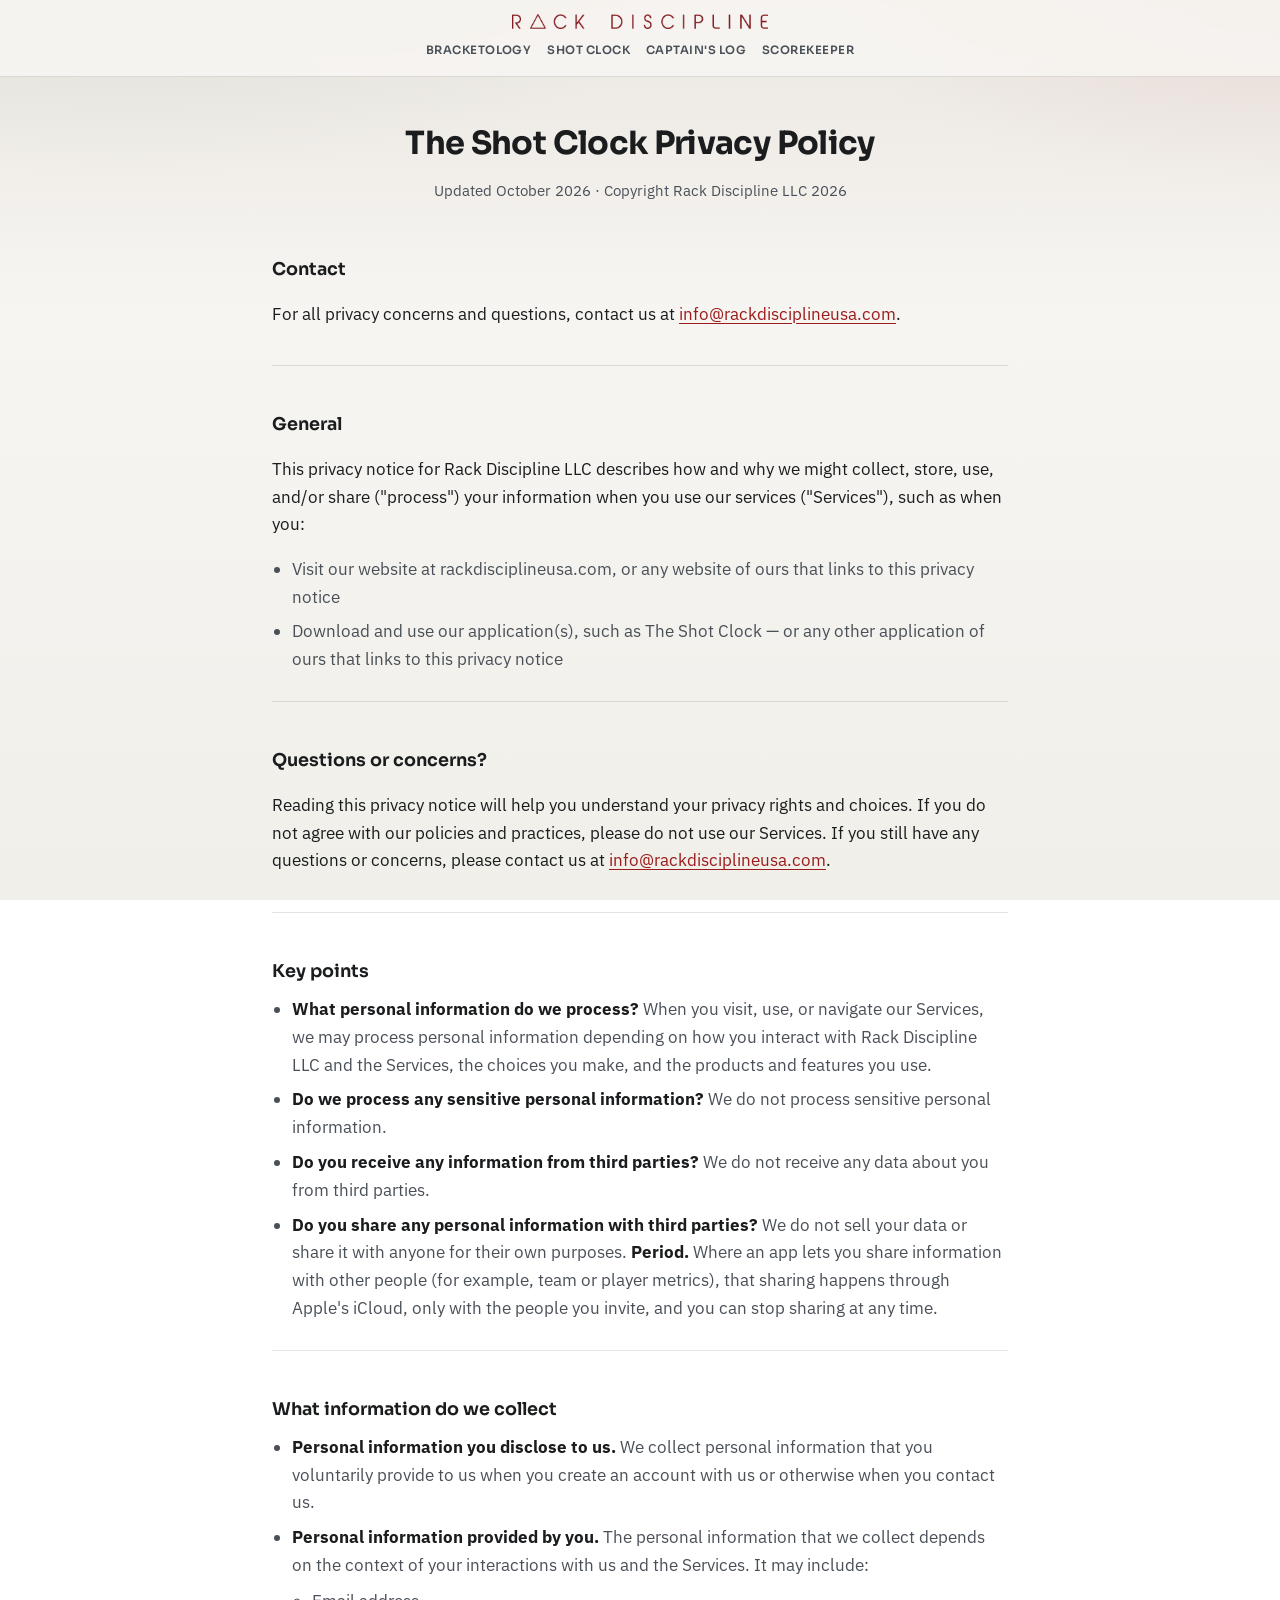
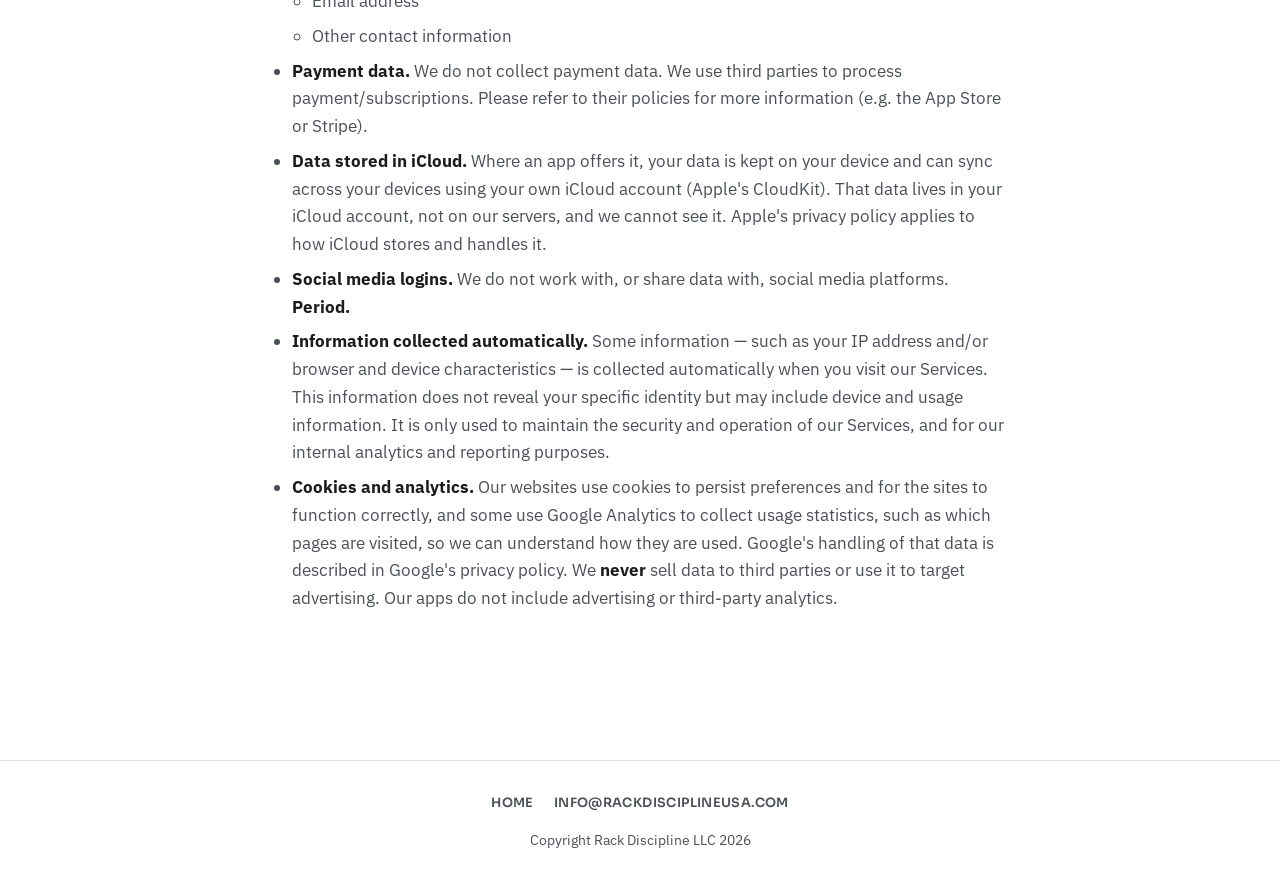
==== privacy.html @ 327460d2 "Privacy policy: consistent wording across all products For release - merge dev into main to publish." ====
<!DOCTYPE html>
<html lang="en">
<head>
  <meta charset="UTF-8">
  <meta name="viewport" content="width=device-width, initial-scale=1.0">
  <title>Privacy Policy — The Shot Clock — Rack Discipline LLC</title>
  <link rel="preconnect" href="https://fonts.googleapis.com">
  <link rel="preconnect" href="https://fonts.gstatic.com" crossorigin>
  <link href="https://fonts.googleapis.com/css2?family=IBM+Plex+Sans:wght@400;500;600&family=Sora:wght@600;700&display=swap" rel="stylesheet">
  <link rel="stylesheet" href="css/site.css">
</head>
<body>
  <header class="site-header">
    <a class="site-header__brand" href="index.html">
      <img src="img/RD_HOR_DARK_RED.png" alt="Rack Discipline LLC">
    </a>
    <nav class="site-nav" aria-label="Products">
      <a href="https://bracketology.rackdisciplineusa.com">Bracketology</a>
      <a href="index.html">Shot Clock</a>
      <a href="https://captainslog.rackdisciplineusa.com">Captain's Log</a>
      <a href="https://scorekeeper.rackdisciplineusa.com">Scorekeeper</a>
    </nav>
  </header>

  <article class="prose-page">
    <h1>The Shot Clock Privacy Policy</h1>
    <p class="meta">Updated October 2026 · Copyright Rack Discipline LLC 2026</p>

    <div class="prose-block">
      <h2>Contact</h2>
      <p>For all privacy concerns and questions, contact us at
        <a href="mailto:info@rackdisciplineusa.com">info@rackdisciplineusa.com</a>.</p>
    </div>

    <div class="prose-block">
      <h2>General</h2>
      <p>This privacy notice for Rack Discipline LLC describes how and why we might collect,
        store, use, and/or share ("process") your information when you use our services ("Services"), such as when you:</p>
      <ul>
        <li>Visit our website at rackdisciplineusa.com, or any website of ours that links to this privacy notice</li>
        <li>Download and use our application(s), such as The Shot Clock — or any other application of ours that links to this privacy notice</li>
      </ul>
    </div>

    <div class="prose-block">
      <h2>Questions or concerns?</h2>
      <p>Reading this privacy notice will help you understand your privacy rights and choices.
        If you do not agree with our policies and practices, please do not use our Services.
        If you still have any questions or concerns, please contact us at
        <a href="mailto:info@rackdisciplineusa.com">info@rackdisciplineusa.com</a>.</p>
    </div>

    <div class="prose-block">
      <h2>Key points</h2>
      <ul>
        <li><strong>What personal information do we process?</strong> When you visit, use, or navigate our Services, we may process personal information depending on how you interact with Rack Discipline LLC and the Services, the choices you make, and the products and features you use.</li>
        <li><strong>Do we process any sensitive personal information?</strong> We do not process sensitive personal information.</li>
        <li><strong>Do you receive any information from third parties?</strong> We do not receive any data about you from third parties.</li>
        <li><strong>Do you share any personal information with third parties?</strong> We do not sell your data or share it with anyone for their own purposes. <strong>Period.</strong> Where an app lets you share information with other people (for example, team or player metrics), that sharing happens through Apple's iCloud, only with the people you invite, and you can stop sharing at any time.</li>
      </ul>
    </div>

    <div class="prose-block">
      <h2>What information do we collect</h2>
      <ul>
        <li><strong>Personal information you disclose to us.</strong> We collect personal information that you voluntarily provide to us when you create an account with us or otherwise when you contact us.</li>
        <li><strong>Personal information provided by you.</strong> The personal information that we collect depends on the context of your interactions with us and the Services. It may include:
          <ul>
            <li>Email address</li>
            <li>Other contact information</li>
          </ul>
        </li>
        <li><strong>Payment data.</strong> We do not collect payment data. We use third parties to process payment/subscriptions. Please refer to their policies for more information (e.g. the App Store or Stripe).</li>
        <li><strong>Data stored in iCloud.</strong> Where an app offers it, your data is kept on your device and can sync across your devices using your own iCloud account (Apple's CloudKit). That data lives in your iCloud account, not on our servers, and we cannot see it. Apple's privacy policy applies to how iCloud stores and handles it.</li>
        <li><strong>Social media logins.</strong> We do not work with, or share data with, social media platforms. <strong>Period.</strong></li>
        <li><strong>Information collected automatically.</strong> Some information — such as your IP address and/or browser and device characteristics — is collected automatically when you visit our Services. This information does not reveal your specific identity but may include device and usage information. It is only used to maintain the security and operation of our Services, and for our internal analytics and reporting purposes.</li>
        <li><strong>Cookies and analytics.</strong> Our websites use cookies to persist preferences and for the sites to function correctly, and some use Google Analytics to collect usage statistics, such as which pages are visited, so we can understand how they are used. Google's handling of that data is described in Google's privacy policy. We <strong>never</strong> sell data to third parties or use it to target advertising. Our apps do not include advertising or third-party analytics.</li>
      </ul>
    </div>
  </article>

  <footer class="site-footer">
    <div class="site-footer__links">
      <a href="index.html">Home</a>
      <a href="mailto:info@rackdisciplineusa.com">info@rackdisciplineusa.com</a>
    </div>
    <p class="site-footer__copy">Copyright Rack Discipline LLC 2026</p>
  </footer>
</body>
</html>
---- css/site.css ----
/* Rack Discipline LLC — shared site styles (copy into each product site via scripts/sync-shared.sh) */

:root {
  --brand-crimson: #9b1c1c;
  --brand-crimson-deep: #6e1212;
  --ink: #1a1c1e;
  --ink-muted: #4a5058;
  --paper: #f7f5f2;
  --paper-elevated: #ffffff;
  --line: rgba(26, 28, 30, 0.12);
  --felt: #1e4d3a;
  --felt-soft: rgba(30, 77, 58, 0.08);
  --shadow: 0 18px 40px rgba(26, 28, 30, 0.08);
  --radius: 4px;
  --max: 68rem;
  --font-display: "Sora", system-ui, sans-serif;
  --font-body: "IBM Plex Sans", system-ui, sans-serif;
}

*,
*::before,
*::after {
  box-sizing: border-box;
}

html {
  scroll-behavior: smooth;
}

body {
  margin: 0;
  min-height: 100vh;
  font-family: var(--font-body);
  font-size: 1.05rem;
  line-height: 1.65;
  color: var(--ink);
  background:
    radial-gradient(ellipse 90% 55% at 10% -10%, var(--felt-soft), transparent 55%),
    radial-gradient(ellipse 70% 45% at 100% 0%, rgba(155, 28, 28, 0.07), transparent 50%),
    linear-gradient(180deg, #ebe7e1 0%, var(--paper) 35%, #f0efe9 100%);
  background-attachment: fixed;
}

img {
  max-width: 100%;
  height: auto;
}

a {
  color: var(--brand-crimson);
  text-decoration-thickness: 1px;
  text-underline-offset: 0.18em;
  transition: color 0.2s ease, opacity 0.2s ease;
}

a:hover {
  color: var(--brand-crimson-deep);
}

/* —— Layout —— */
.site-header {
  position: sticky;
  top: 0;
  z-index: 40;
  display: flex;
  flex-direction: column;
  align-items: center;
  gap: 0.75rem;
  padding: 0.9rem clamp(1rem, 4vw, 2.5rem) 1rem;
  background: rgba(247, 245, 242, 0.88);
  backdrop-filter: blur(10px);
  border-bottom: 1px solid var(--line);
}

.site-header__brand {
  display: block;
  max-width: min(16rem, 72vw);
}

.site-header__brand img {
  display: block;
  width: 100%;
  height: auto;
  max-height: 2.35rem;
  object-fit: contain;
  object-position: center;
}

.site-nav {
  display: flex;
  flex-wrap: wrap;
  gap: 0.4rem 1rem;
  justify-content: center;
  font-family: var(--font-display);
  font-size: 0.72rem;
  font-weight: 600;
  letter-spacing: 0.04em;
  text-transform: uppercase;
}

.site-nav a {
  color: var(--ink-muted);
  text-decoration: none;
}

.site-nav a:hover,
.site-nav a[aria-current="page"] {
  color: var(--brand-crimson);
}

.site-nav a[aria-current="page"] {
  box-shadow: inset 0 -2px 0 var(--brand-crimson);
}

main {
  width: min(100% - 2rem, var(--max));
  margin: 0 auto;
  padding-bottom: 4rem;
}

/* —— Hero —— */
.hero {
  position: relative;
  padding: clamp(2.5rem, 8vw, 5rem) 0 clamp(2rem, 5vw, 3.5rem);
  text-align: center;
  overflow: hidden;
}

.hero::before {
  content: "";
  position: absolute;
  inset: -20% -10% auto;
  height: 120%;
  background:
    radial-gradient(circle at 50% 0%, rgba(155, 28, 28, 0.12), transparent 55%),
    repeating-linear-gradient(
      -12deg,
      transparent,
      transparent 14px,
      rgba(30, 77, 58, 0.035) 14px,
      rgba(30, 77, 58, 0.035) 15px
    );
  pointer-events: none;
  animation: hero-drift 18s ease-in-out infinite alternate;
}

@keyframes hero-drift {
  from { transform: translateY(0) scale(1); }
  to { transform: translateY(12px) scale(1.03); }
}

.hero > * {
  position: relative;
}

.hero__product-mark {
  width: 5.5rem;
  height: 5.5rem;
  object-fit: contain;
  margin: 0 auto 1.25rem;
  display: block;
  border-radius: 1.15rem;
  box-shadow: var(--shadow);
  animation: mark-in 0.7s ease both;
}

@keyframes mark-in {
  from { opacity: 0; transform: translateY(12px) scale(0.96); }
  to { opacity: 1; transform: none; }
}

.hero__audience {
  margin: 0 0 0.55rem;
  font-family: var(--font-display);
  font-size: 0.78rem;
  font-weight: 600;
  letter-spacing: 0.08em;
  text-transform: uppercase;
  color: var(--brand-crimson);
  animation: mark-in 0.7s 0.05s ease both;
}

.hero h1 {
  margin: 0 0 0.65rem;
  font-family: var(--font-display);
  font-size: clamp(2rem, 5.5vw, 3.1rem);
  font-weight: 700;
  letter-spacing: -0.03em;
  line-height: 1.1;
  color: var(--ink);
  animation: mark-in 0.7s 0.1s ease both;
}

.hero__lede {
  margin: 0 auto 1.75rem;
  max-width: 34rem;
  color: var(--ink-muted);
  font-size: 1.1rem;
  animation: mark-in 0.7s 0.16s ease both;
}

.hero__actions {
  display: flex;
  flex-wrap: wrap;
  gap: 0.85rem 1.25rem;
  justify-content: center;
  align-items: center;
  animation: mark-in 0.7s 0.24s ease both;
}

.store-badge img {
  height: 2.75rem;
  width: auto;
  display: block;
  transition: transform 0.25s ease;
}

.store-badge:hover img {
  transform: translateY(-2px);
}

.yt-badge img {
  height: 1.85rem;
  width: auto;
  display: block;
  opacity: 0.9;
}

.yt-badge:hover img {
  opacity: 1;
}

.pill-link {
  display: inline-flex;
  align-items: center;
  padding: 0.55rem 1rem;
  font-family: var(--font-display);
  font-size: 0.85rem;
  font-weight: 600;
  color: var(--brand-crimson);
  text-decoration: none;
  border: 1px solid rgba(155, 28, 28, 0.35);
  border-radius: 999px;
  background: rgba(255, 255, 255, 0.55);
  transition: background 0.2s ease, border-color 0.2s ease, transform 0.2s ease;
}

.pill-link:hover {
  background: #fff;
  border-color: var(--brand-crimson);
  transform: translateY(-1px);
}

/* —— Sections —— */
.section {
  margin: 2.5rem 0;
  padding: 0.5rem 0 2.5rem;
  border-bottom: 1px solid var(--line);
}

.section:last-of-type {
  border-bottom: 0;
}

.section__title {
  margin: 0 0 0.35rem;
  font-family: var(--font-display);
  font-size: clamp(1.35rem, 3vw, 1.75rem);
  font-weight: 650;
  letter-spacing: -0.02em;
}

.section__intro {
  margin: 0 0 1.5rem;
  color: var(--ink-muted);
  max-width: 40rem;
}

.feature {
  display: grid;
  grid-template-columns: 1fr;
  gap: 1.5rem;
  align-items: center;
  margin: 2rem 0;
}

@media (min-width: 800px) {
  .feature {
    grid-template-columns: 1.15fr 0.85fr;
    gap: 2.25rem;
  }

  .feature--flip {
    grid-template-columns: 0.85fr 1.15fr;
  }

  .feature--flip .feature__media {
    order: 2;
  }

  .feature--pair {
    grid-template-columns: 1fr 1fr 0.9fr;
  }

  .feature--pair .feature__copy {
    grid-column: 3;
    grid-row: 1 / span 2;
  }
}

.feature__media {
  display: flex;
  flex-wrap: wrap;
  gap: 0.75rem;
  justify-content: center;
}

.feature__media a {
  display: block;
  line-height: 0;
}

.screenshot {
  display: block;
  width: 100%;
  max-width: 22rem;
  margin: 0 auto;
  border-radius: var(--radius);
  box-shadow: var(--shadow);
  background: var(--paper-elevated);
  transition: transform 0.35s ease, box-shadow 0.35s ease;
}

.screenshot:hover {
  transform: translateY(-4px);
  box-shadow: 0 22px 48px rgba(26, 28, 30, 0.12);
}

.feature--pair .screenshot {
  max-width: 100%;
}

.feature__copy h3 {
  margin: 0 0 0.65rem;
  font-family: var(--font-display);
  font-size: 1.2rem;
  font-weight: 650;
}

.feature__copy p {
  margin: 0 0 0.85rem;
  color: var(--ink-muted);
}

.feature__copy p:last-child {
  margin-bottom: 0;
}

.feature__copy strong {
  color: var(--ink);
}

/* —— Sister products —— */
.sisters {
  margin: 3rem 0 1rem;
  padding: 2rem 0 0;
  border-top: 1px solid var(--line);
  text-align: center;
}

.sisters h2 {
  margin: 0 0 0.35rem;
  font-family: var(--font-display);
  font-size: 1.15rem;
  font-weight: 650;
  letter-spacing: -0.01em;
}

.sisters__lede {
  margin: 0 0 1.5rem;
  color: var(--ink-muted);
  font-size: 0.95rem;
}

.sisters__grid {
  display: grid;
  grid-template-columns: repeat(auto-fit, minmax(9rem, 1fr));
  gap: 1.25rem;
  max-width: 40rem;
  margin: 0 auto;
}

.sister {
  display: flex;
  flex-direction: column;
  align-items: center;
  gap: 0.55rem;
  padding: 0.5rem;
  text-decoration: none;
  color: var(--ink);
  transition: transform 0.25s ease;
}

.sister:hover {
  transform: translateY(-3px);
  color: var(--brand-crimson);
}

.sister img {
  width: 4.25rem;
  height: 4.25rem;
  object-fit: contain;
  border-radius: 0.9rem;
  box-shadow: 0 8px 20px rgba(26, 28, 30, 0.08);
}

.sister span {
  font-family: var(--font-display);
  font-size: 0.8rem;
  font-weight: 600;
  letter-spacing: 0.02em;
}

/* —— Family landing (Root) —— */
.family {
  margin: 0.5rem 0 2.5rem;
}

.family__head {
  text-align: center;
  margin-bottom: 2rem;
}

.family__head h2 {
  margin: 0 0 0.4rem;
  font-family: var(--font-display);
  font-size: clamp(1.35rem, 3vw, 1.75rem);
  font-weight: 650;
  letter-spacing: -0.02em;
}

.family__head p {
  margin: 0 auto;
  max-width: 36rem;
  color: var(--ink-muted);
}

.family__grid {
  display: grid;
  grid-template-columns: 1fr;
  gap: 0 1.5rem;
  max-width: 52rem;
  margin: 0 auto;
}

@media (min-width: 720px) {
  .family__grid {
    grid-template-columns: 1fr 1fr;
  }
}

.family-item {
  display: grid;
  grid-template-columns: auto 1fr;
  gap: 1rem 1.15rem;
  align-items: start;
  padding: 1.25rem 0;
  border-top: 1px solid var(--line);
  text-decoration: none;
  color: inherit;
  transition: transform 0.25s ease;
}

.family-item:hover {
  transform: translateY(-2px);
}

.family-item:hover .family-item__name {
  color: var(--brand-crimson);
}

.family-item img,
.family-item__mark {
  width: 3.75rem;
  height: 3.75rem;
  border-radius: 0.85rem;
  object-fit: contain;
  box-shadow: 0 8px 20px rgba(26, 28, 30, 0.08);
}

.family-item__mark {
  display: grid;
  place-items: center;
  background: linear-gradient(145deg, #2a3140, #1a1c1e);
  color: #f3eee6;
  font-family: var(--font-display);
  font-size: 1.15rem;
  font-weight: 700;
  letter-spacing: -0.03em;
}

.family-item__audience {
  margin: 0 0 0.2rem;
  font-family: var(--font-display);
  font-size: 0.68rem;
  font-weight: 600;
  letter-spacing: 0.07em;
  text-transform: uppercase;
  color: var(--brand-crimson);
}

.family-item__name {
  margin: 0 0 0.35rem;
  font-family: var(--font-display);
  font-size: 1.15rem;
  font-weight: 650;
  letter-spacing: -0.01em;
  color: var(--ink);
  transition: color 0.2s ease;
}

.family-item__blurb {
  margin: 0;
  color: var(--ink-muted);
  font-size: 0.98rem;
  line-height: 1.5;
}

.family-item--soon {
  opacity: 0.92;
  cursor: default;
}

.family-item--soon:hover {
  transform: none;
}

.family-item--soon .family-item__name {
  color: var(--ink);
}

.soon-tag {
  display: inline-block;
  margin-left: 0.4rem;
  padding: 0.12rem 0.45rem;
  font-family: var(--font-display);
  font-size: 0.65rem;
  font-weight: 650;
  letter-spacing: 0.06em;
  text-transform: uppercase;
  color: var(--ink-muted);
  border: 1px solid var(--line);
  border-radius: 999px;
  vertical-align: middle;
}

.family-divider {
  width: min(100%, 52rem);
  margin: 2.75rem auto 0.5rem;
  border: 0;
  border-top: 1px solid var(--line);
}

.family--learning {
  margin-top: 0.5rem;
}

.family--learning .family__grid {
  max-width: 32rem;
}

/* —— Apps pair (Bracketology + Companion) —— */
.apps-pair {
  display: grid;
  grid-template-columns: repeat(auto-fit, minmax(12rem, 1fr));
  gap: 1.5rem;
  max-width: 28rem;
  margin: 0 auto 1.5rem;
}

.app-slot {
  text-align: center;
}

.app-slot h2 {
  margin: 0 0 0.75rem;
  font-family: var(--font-display);
  font-size: 0.95rem;
  font-weight: 650;
}

.app-slot .hero__product-mark {
  margin-bottom: 0.85rem;
}

/* —— Legal / prose pages —— */
.prose-page {
  width: min(100% - 2rem, 46rem);
  margin: 0 auto;
  padding: 2.5rem 0 4rem;
}

.prose-page .brand-mark {
  display: block;
  width: min(100%, 16rem);
  margin: 0 auto 1.75rem;
}

.prose-page h1 {
  margin: 0 0 0.5rem;
  font-family: var(--font-display);
  font-size: clamp(1.5rem, 4vw, 2rem);
  font-weight: 700;
  letter-spacing: -0.02em;
  text-align: center;
}

.prose-page .meta {
  text-align: center;
  color: var(--ink-muted);
  margin: 0 0 2rem;
  font-size: 0.95rem;
}

.prose-block {
  margin: 0 0 1.5rem;
  padding: 1.25rem 0;
  border-bottom: 1px solid var(--line);
}

.prose-block:last-child {
  border-bottom: 0;
}

.prose-block h2,
.prose-block h3 {
  margin: 0 0 0.65rem;
  font-family: var(--font-display);
  font-size: 1.1rem;
  font-weight: 650;
}

.prose-block ul {
  margin: 0.5rem 0 0;
  padding-left: 1.25rem;
}

.prose-block li {
  margin-bottom: 0.45rem;
  color: var(--ink-muted);
}

.prose-block li strong {
  color: var(--ink);
}

.notes-list {
  display: grid;
  gap: 1.75rem;
  margin-top: 2rem;
}

.note {
  padding-bottom: 1.75rem;
  border-bottom: 1px solid var(--line);
}

.note h3 {
  margin: 0 0 0.25rem;
  font-family: var(--font-display);
  font-size: 1.2rem;
}

.note__date {
  margin: 0 0 1rem;
  color: var(--ink-muted);
  font-size: 0.9rem;
}

/* —— Footer —— */
.site-footer {
  margin-top: 2rem;
  padding: 2rem clamp(1rem, 4vw, 2.5rem) 2.5rem;
  border-top: 1px solid var(--line);
  text-align: center;
  background: rgba(255, 255, 255, 0.35);
}

.site-footer__links {
  display: flex;
  flex-wrap: wrap;
  gap: 0.75rem 1.25rem;
  justify-content: center;
  margin-bottom: 0.85rem;
  font-family: var(--font-display);
  font-size: 0.8rem;
  font-weight: 600;
  letter-spacing: 0.03em;
  text-transform: uppercase;
}

.site-footer__links a {
  color: var(--ink-muted);
  text-decoration: none;
}

.site-footer__links a:hover {
  color: var(--brand-crimson);
}

.site-footer__copy {
  margin: 0;
  color: var(--ink-muted);
  font-size: 0.9rem;
}

/* —— Motion preference —— */
@media (prefers-reduced-motion: reduce) {
  html { scroll-behavior: auto; }
  .hero::before,
  .hero__product-mark,
  .hero h1,
  .hero__lede,
  .hero__actions,
  .screenshot,
  .sister {
    animation: none !important;
    transition: none !important;
  }
}
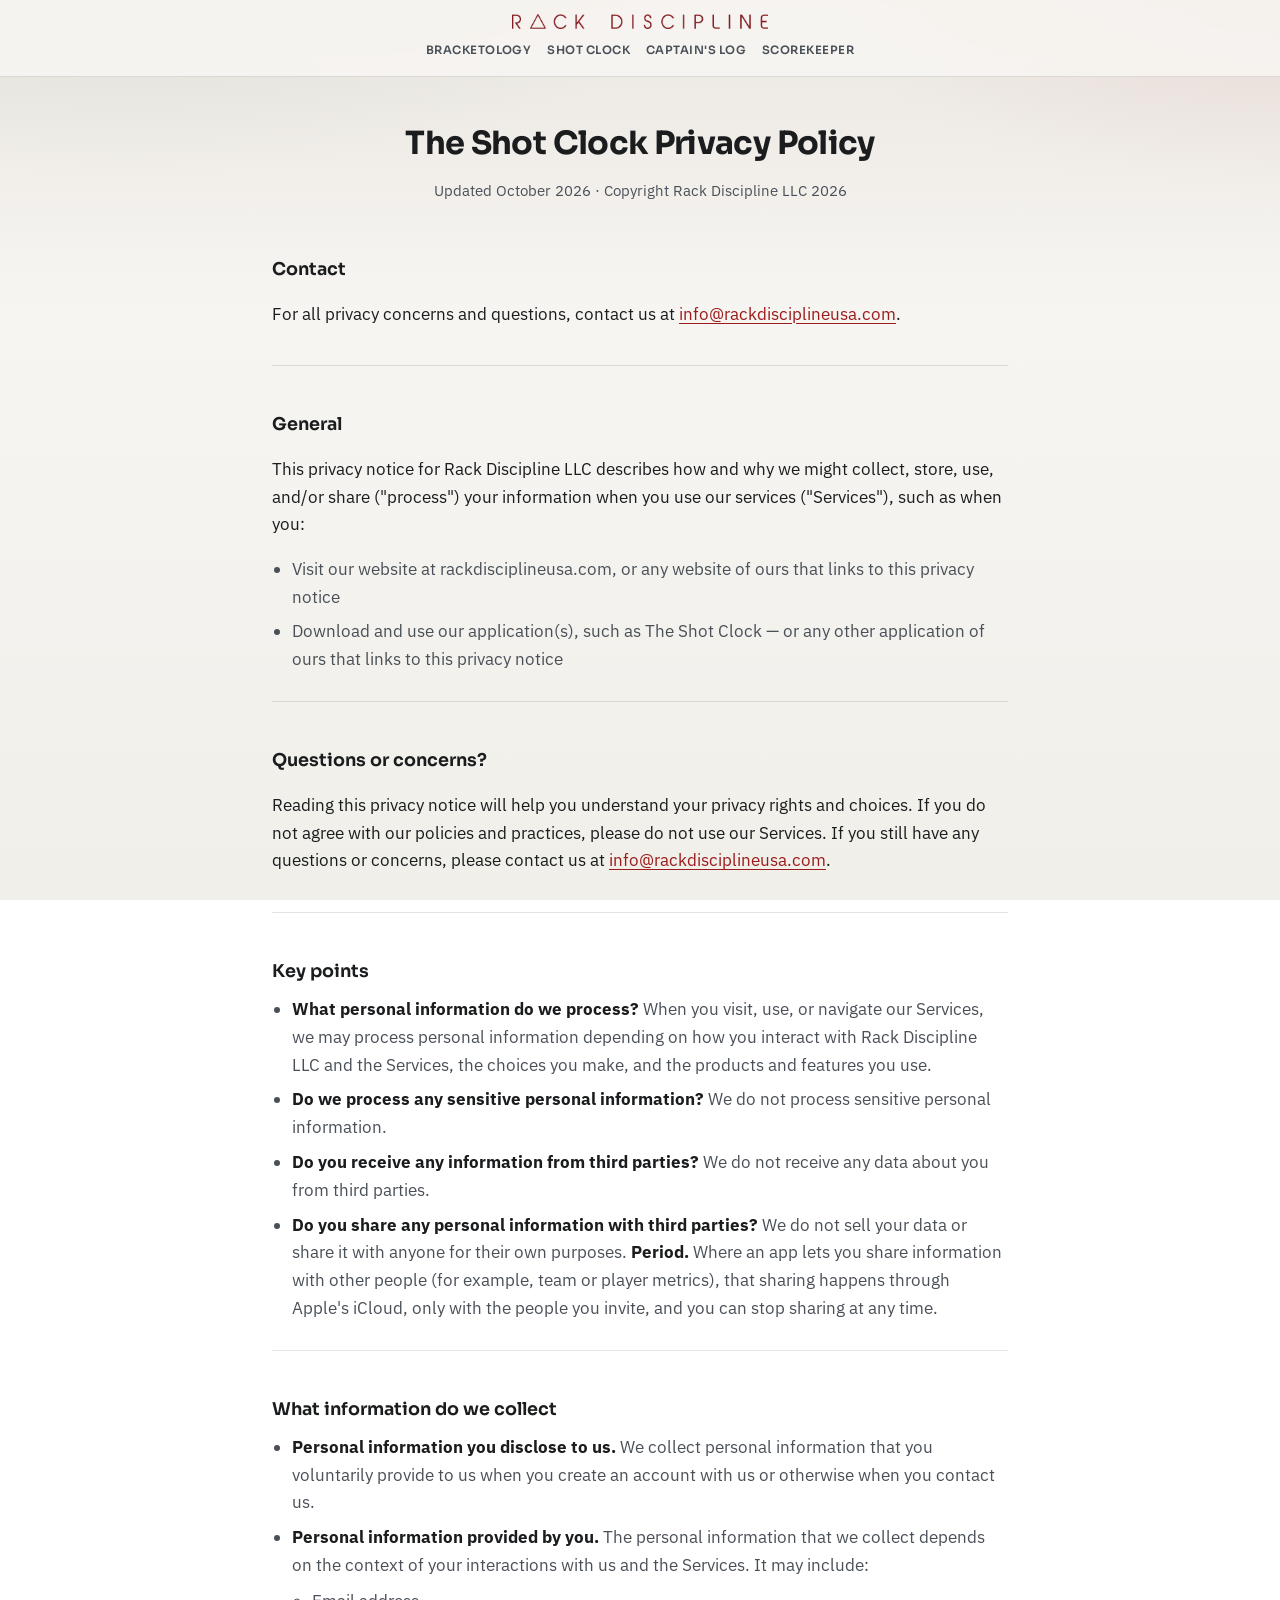
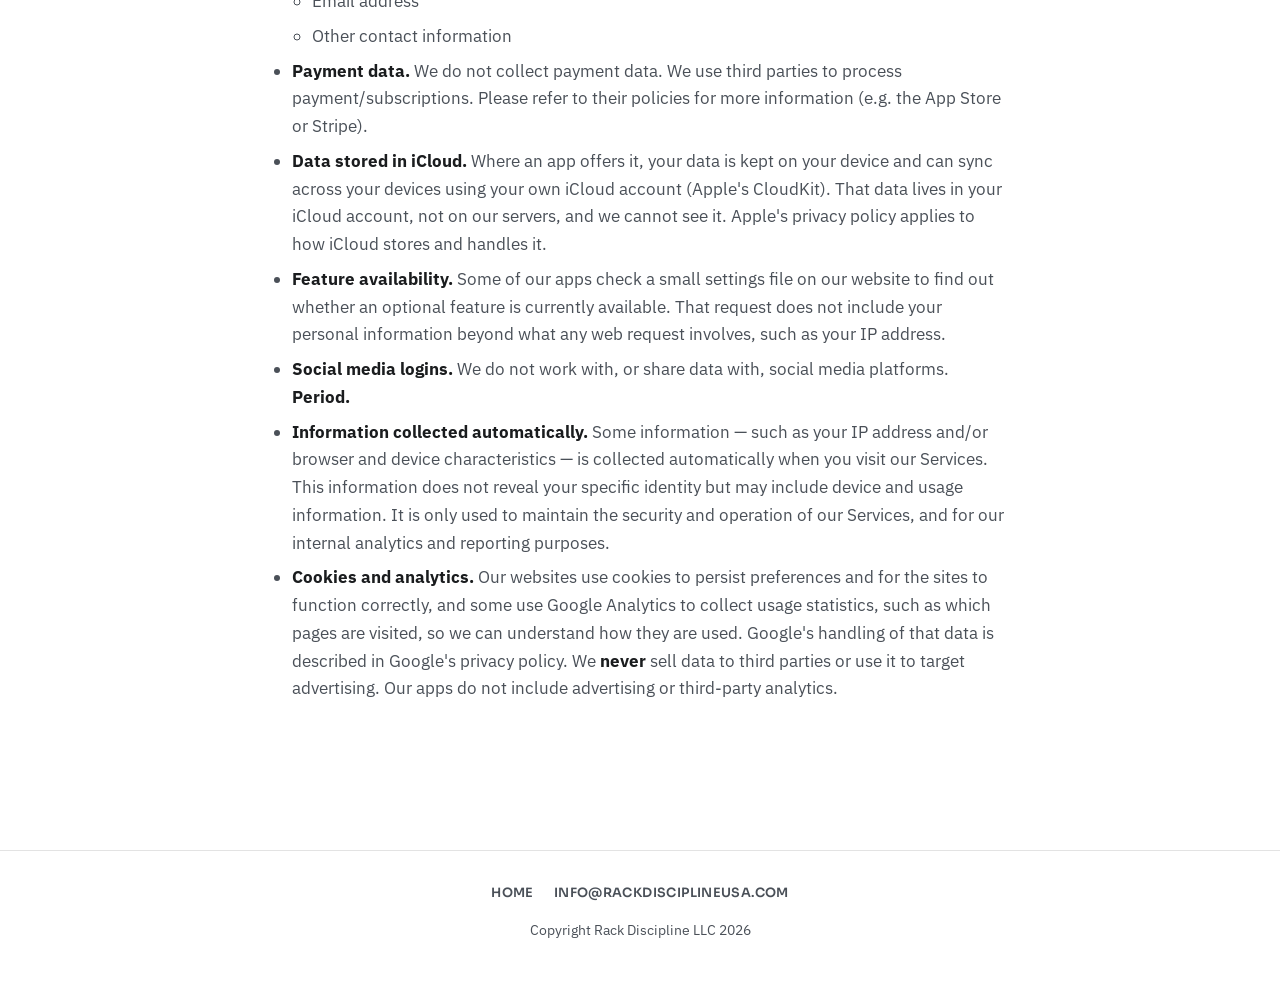
==== commit e1b08476: "Privacy policy: note that apps may check our website for feature availability Co-Authored-By: Claude" ====
--- a/privacy.html
+++ b/privacy.html
@@ -72,6 +72,7 @@
         </li>
         <li><strong>Payment data.</strong> We do not collect payment data. We use third parties to process payment/subscriptions. Please refer to their policies for more information (e.g. the App Store or Stripe).</li>
         <li><strong>Data stored in iCloud.</strong> Where an app offers it, your data is kept on your device and can sync across your devices using your own iCloud account (Apple's CloudKit). That data lives in your iCloud account, not on our servers, and we cannot see it. Apple's privacy policy applies to how iCloud stores and handles it.</li>
+        <li><strong>Feature availability.</strong> Some of our apps check a small settings file on our website to find out whether an optional feature is currently available. That request does not include your personal information beyond what any web request involves, such as your IP address.</li>
         <li><strong>Social media logins.</strong> We do not work with, or share data with, social media platforms. <strong>Period.</strong></li>
         <li><strong>Information collected automatically.</strong> Some information — such as your IP address and/or browser and device characteristics — is collected automatically when you visit our Services. This information does not reveal your specific identity but may include device and usage information. It is only used to maintain the security and operation of our Services, and for our internal analytics and reporting purposes.</li>
         <li><strong>Cookies and analytics.</strong> Our websites use cookies to persist preferences and for the sites to function correctly, and some use Google Analytics to collect usage statistics, such as which pages are visited, so we can understand how they are used. Google's handling of that data is described in Google's privacy policy. We <strong>never</strong> sell data to third parties or use it to target advertising. Our apps do not include advertising or third-party analytics.</li>
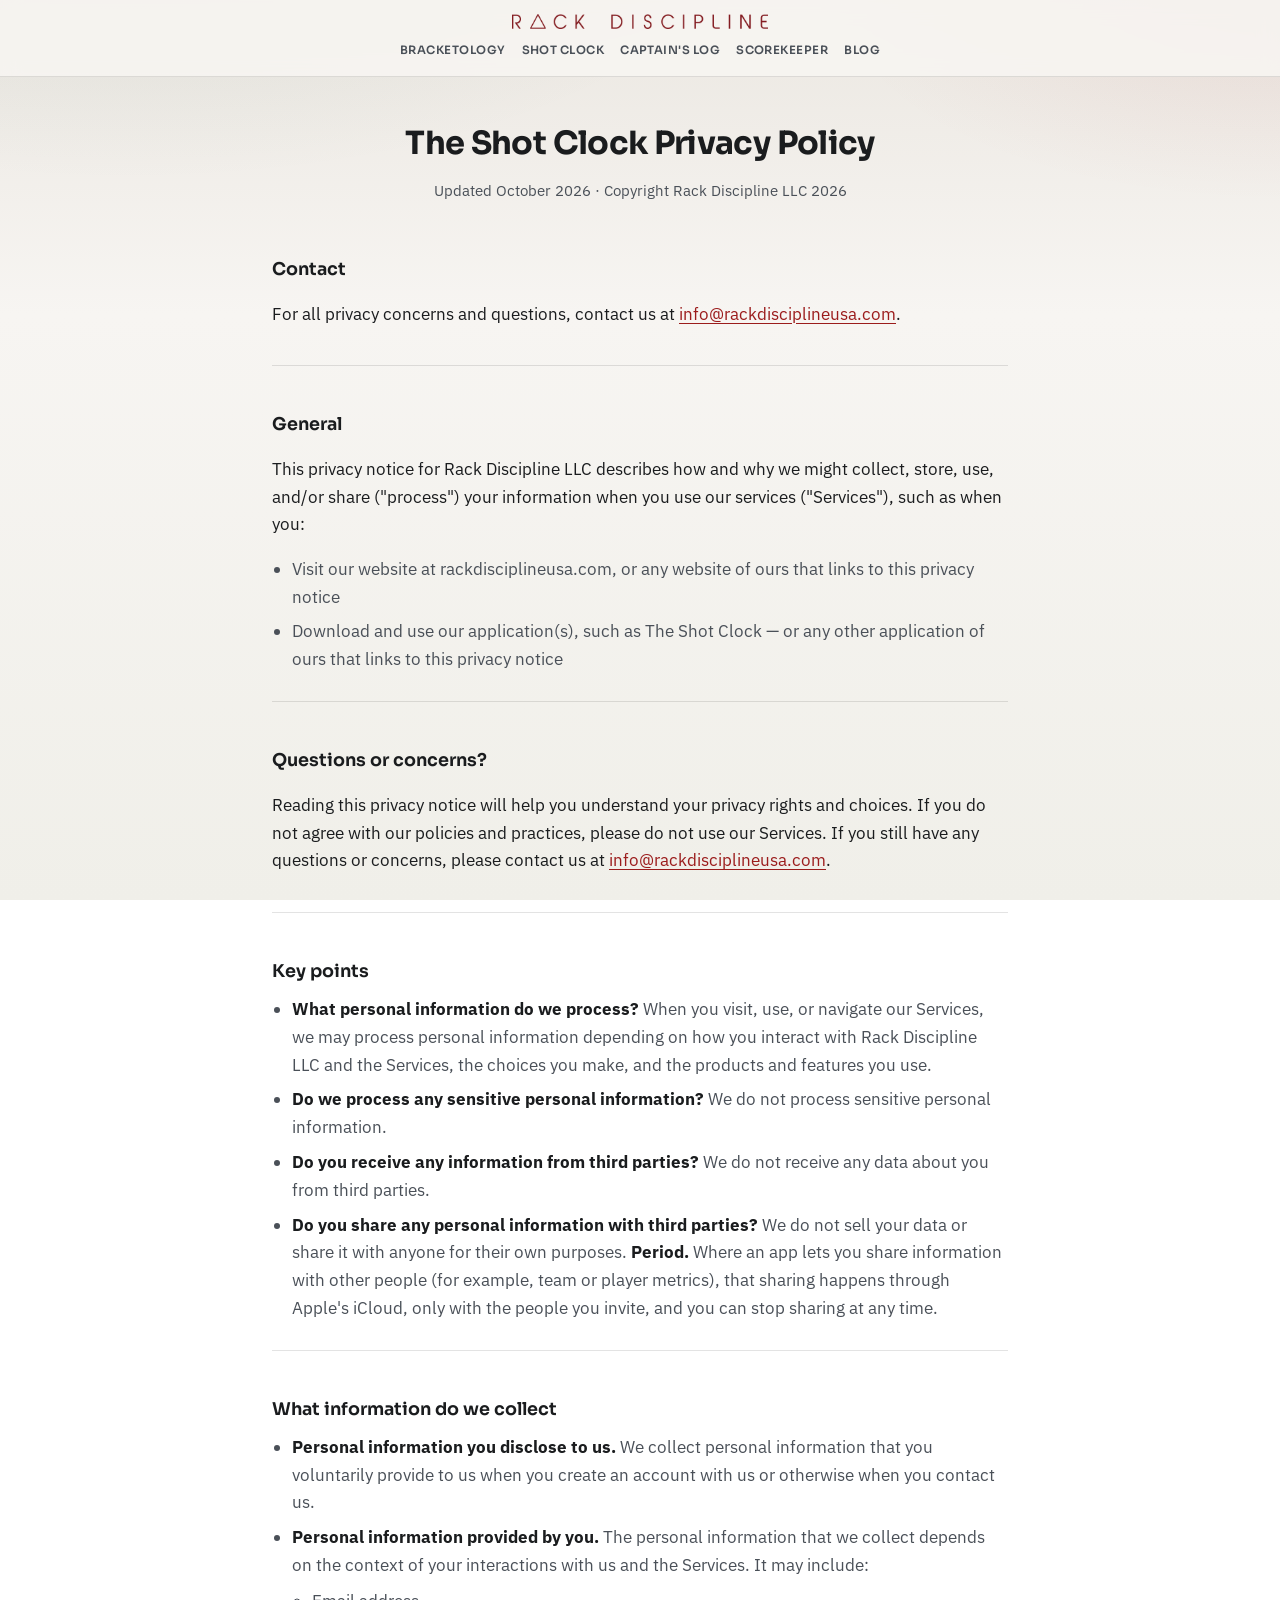
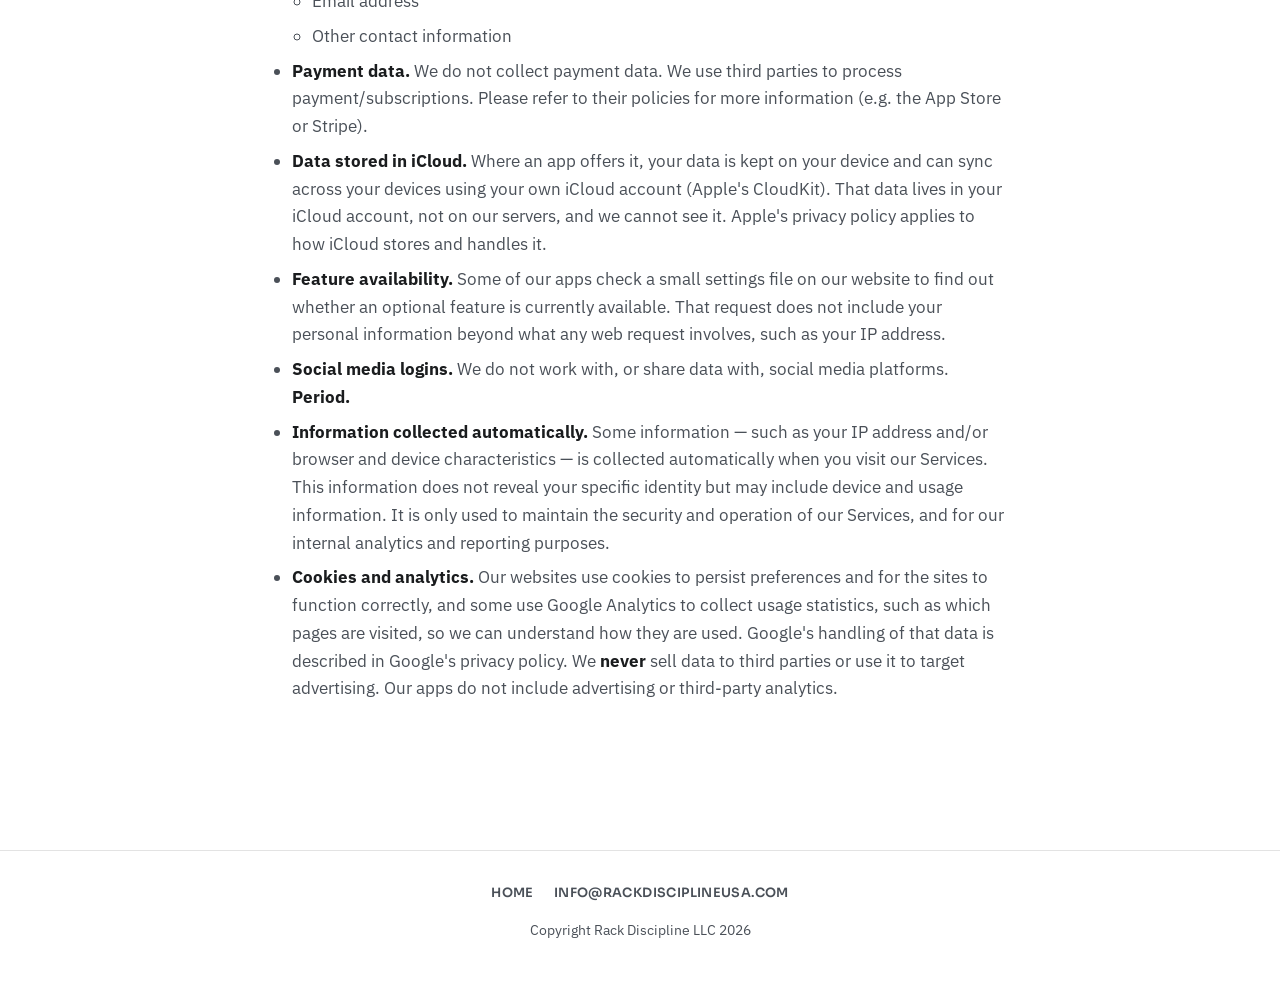
==== commit 449a42b2: "Add Blog link to the nav Co-Authored-By: Claude Sonnet 5.5 <noreply@anthropic.com>" ====
--- a/privacy.html
+++ b/privacy.html
@@ -19,6 +19,7 @@
       <a href="index.html">Shot Clock</a>
       <a href="https://captainslog.rackdisciplineusa.com">Captain's Log</a>
       <a href="https://scorekeeper.rackdisciplineusa.com">Scorekeeper</a>
+      <a href="https://blog.rackdisciplineusa.com">Blog</a>
     </nav>
   </header>
 
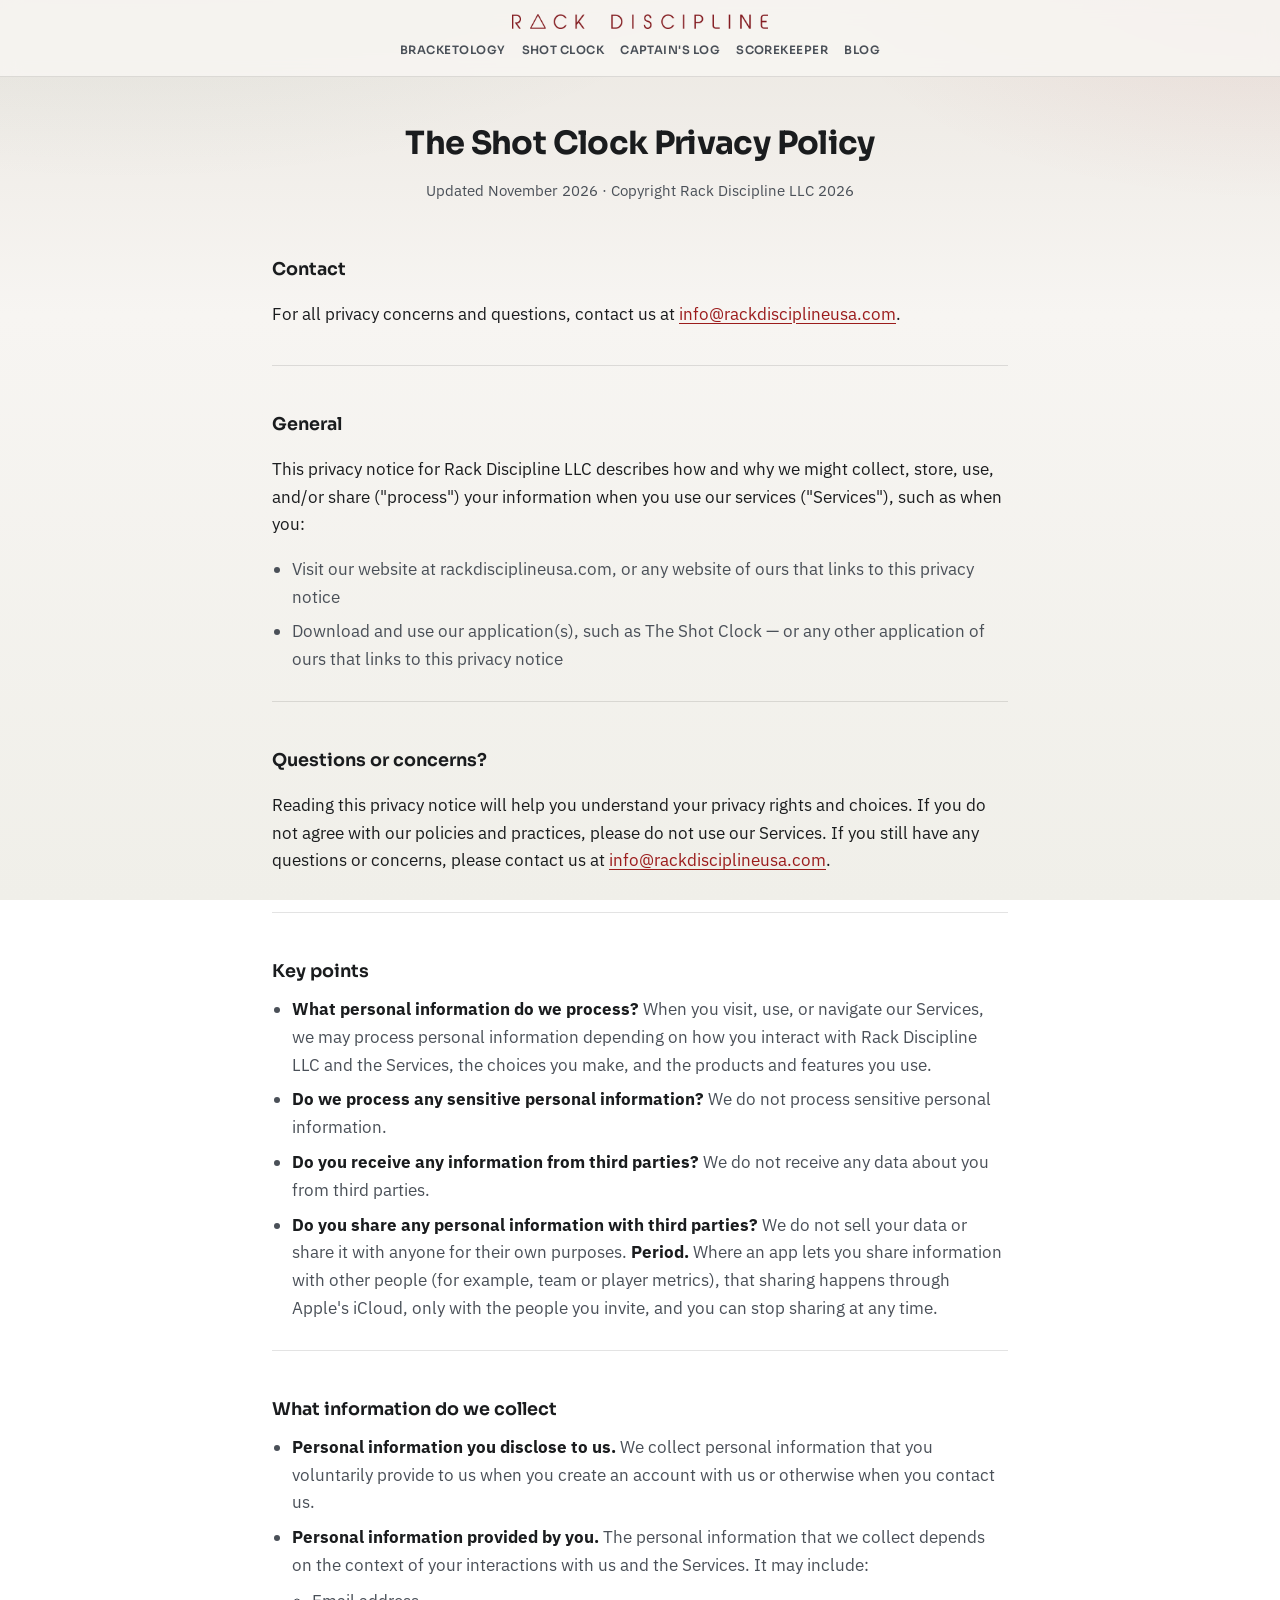
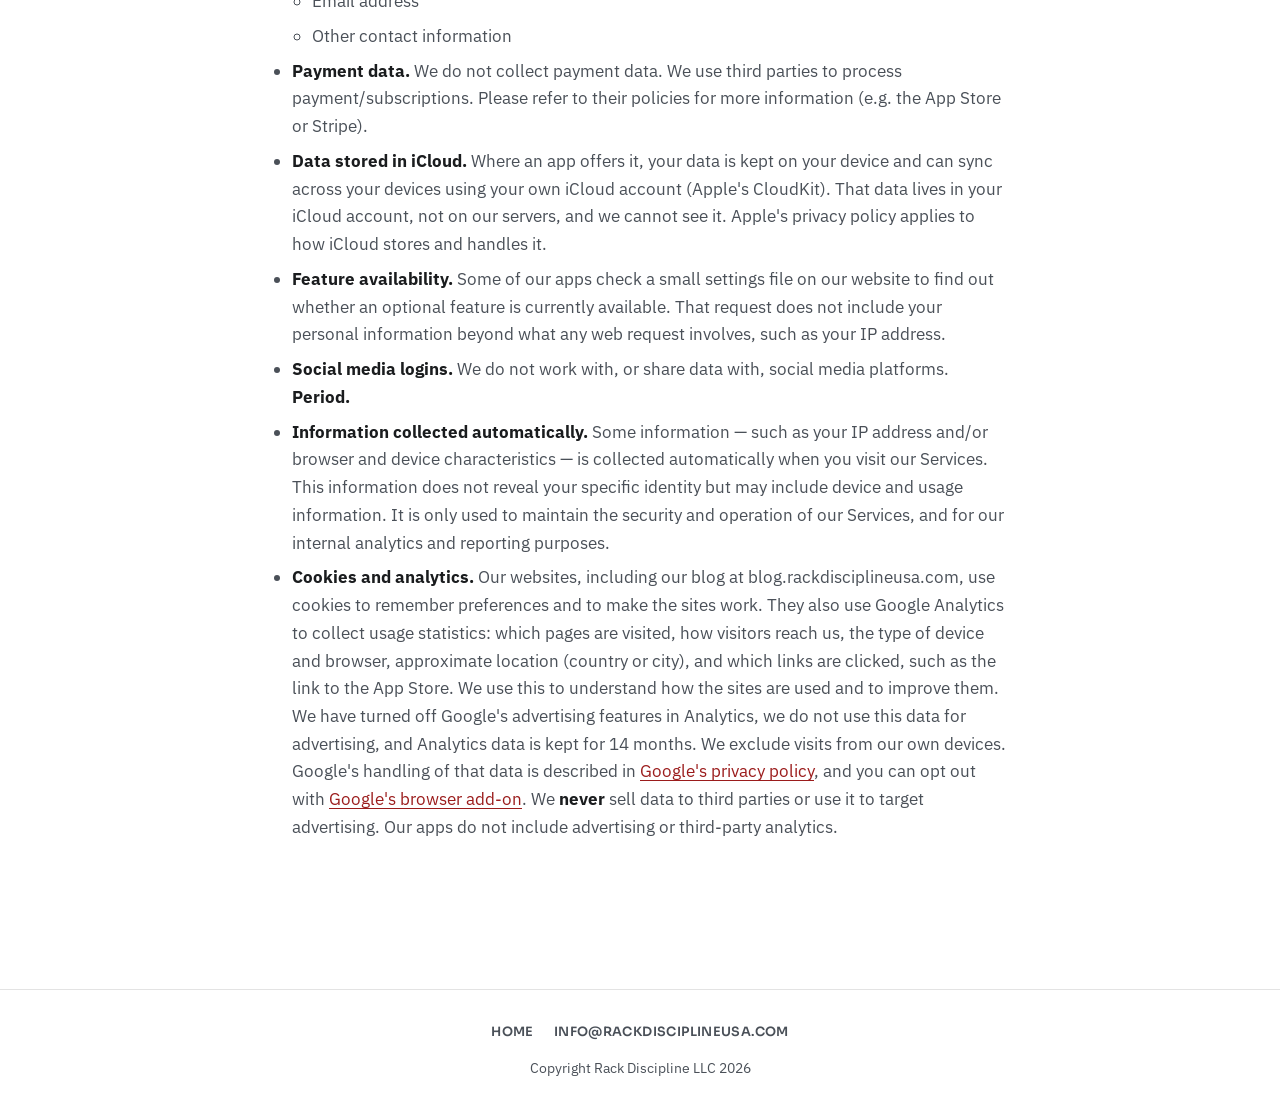
==== commit 0b8ff0bf: "Privacy policy: updated Google Analytics wording Co-Authored-By: Claude Sonnet 5.5 <noreply@anthropi" ====
--- a/privacy.html
+++ b/privacy.html
@@ -8,6 +8,13 @@
   <link rel="preconnect" href="https://fonts.gstatic.com" crossorigin>
   <link href="https://fonts.googleapis.com/css2?family=IBM+Plex+Sans:wght@400;500;600&family=Sora:wght@600;700&display=swap" rel="stylesheet">
   <link rel="stylesheet" href="css/site.css">
+  <script async src="https://www.googletagmanager.com/gtag/js?id=G-56CBRQ414Y"></script>
+  <script>
+    window.dataLayer = window.dataLayer || [];
+    function gtag(){dataLayer.push(arguments);}
+    gtag('js', new Date());
+    gtag('config', 'G-56CBRQ414Y');
+  </script>
 </head>
 <body>
   <header class="site-header">
@@ -25,7 +32,7 @@
 
   <article class="prose-page">
     <h1>The Shot Clock Privacy Policy</h1>
-    <p class="meta">Updated October 2026 · Copyright Rack Discipline LLC 2026</p>
+    <p class="meta">Updated November 2026 · Copyright Rack Discipline LLC 2026</p>
 
     <div class="prose-block">
       <h2>Contact</h2>
@@ -76,7 +83,7 @@
         <li><strong>Feature availability.</strong> Some of our apps check a small settings file on our website to find out whether an optional feature is currently available. That request does not include your personal information beyond what any web request involves, such as your IP address.</li>
         <li><strong>Social media logins.</strong> We do not work with, or share data with, social media platforms. <strong>Period.</strong></li>
         <li><strong>Information collected automatically.</strong> Some information — such as your IP address and/or browser and device characteristics — is collected automatically when you visit our Services. This information does not reveal your specific identity but may include device and usage information. It is only used to maintain the security and operation of our Services, and for our internal analytics and reporting purposes.</li>
-        <li><strong>Cookies and analytics.</strong> Our websites use cookies to persist preferences and for the sites to function correctly, and some use Google Analytics to collect usage statistics, such as which pages are visited, so we can understand how they are used. Google's handling of that data is described in Google's privacy policy. We <strong>never</strong> sell data to third parties or use it to target advertising. Our apps do not include advertising or third-party analytics.</li>
+        <li><strong>Cookies and analytics.</strong> Our websites, including our blog at blog.rackdisciplineusa.com, use cookies to remember preferences and to make the sites work. They also use Google Analytics to collect usage statistics: which pages are visited, how visitors reach us, the type of device and browser, approximate location (country or city), and which links are clicked, such as the link to the App Store. We use this to understand how the sites are used and to improve them. We have turned off Google's advertising features in Analytics, we do not use this data for advertising, and Analytics data is kept for 14 months. We exclude visits from our own devices. Google's handling of that data is described in <a href="https://policies.google.com/privacy">Google's privacy policy</a>, and you can opt out with <a href="https://tools.google.com/dlpage/gaoptout">Google's browser add-on</a>. We <strong>never</strong> sell data to third parties or use it to target advertising. Our apps do not include advertising or third-party analytics.</li>
       </ul>
     </div>
   </article>
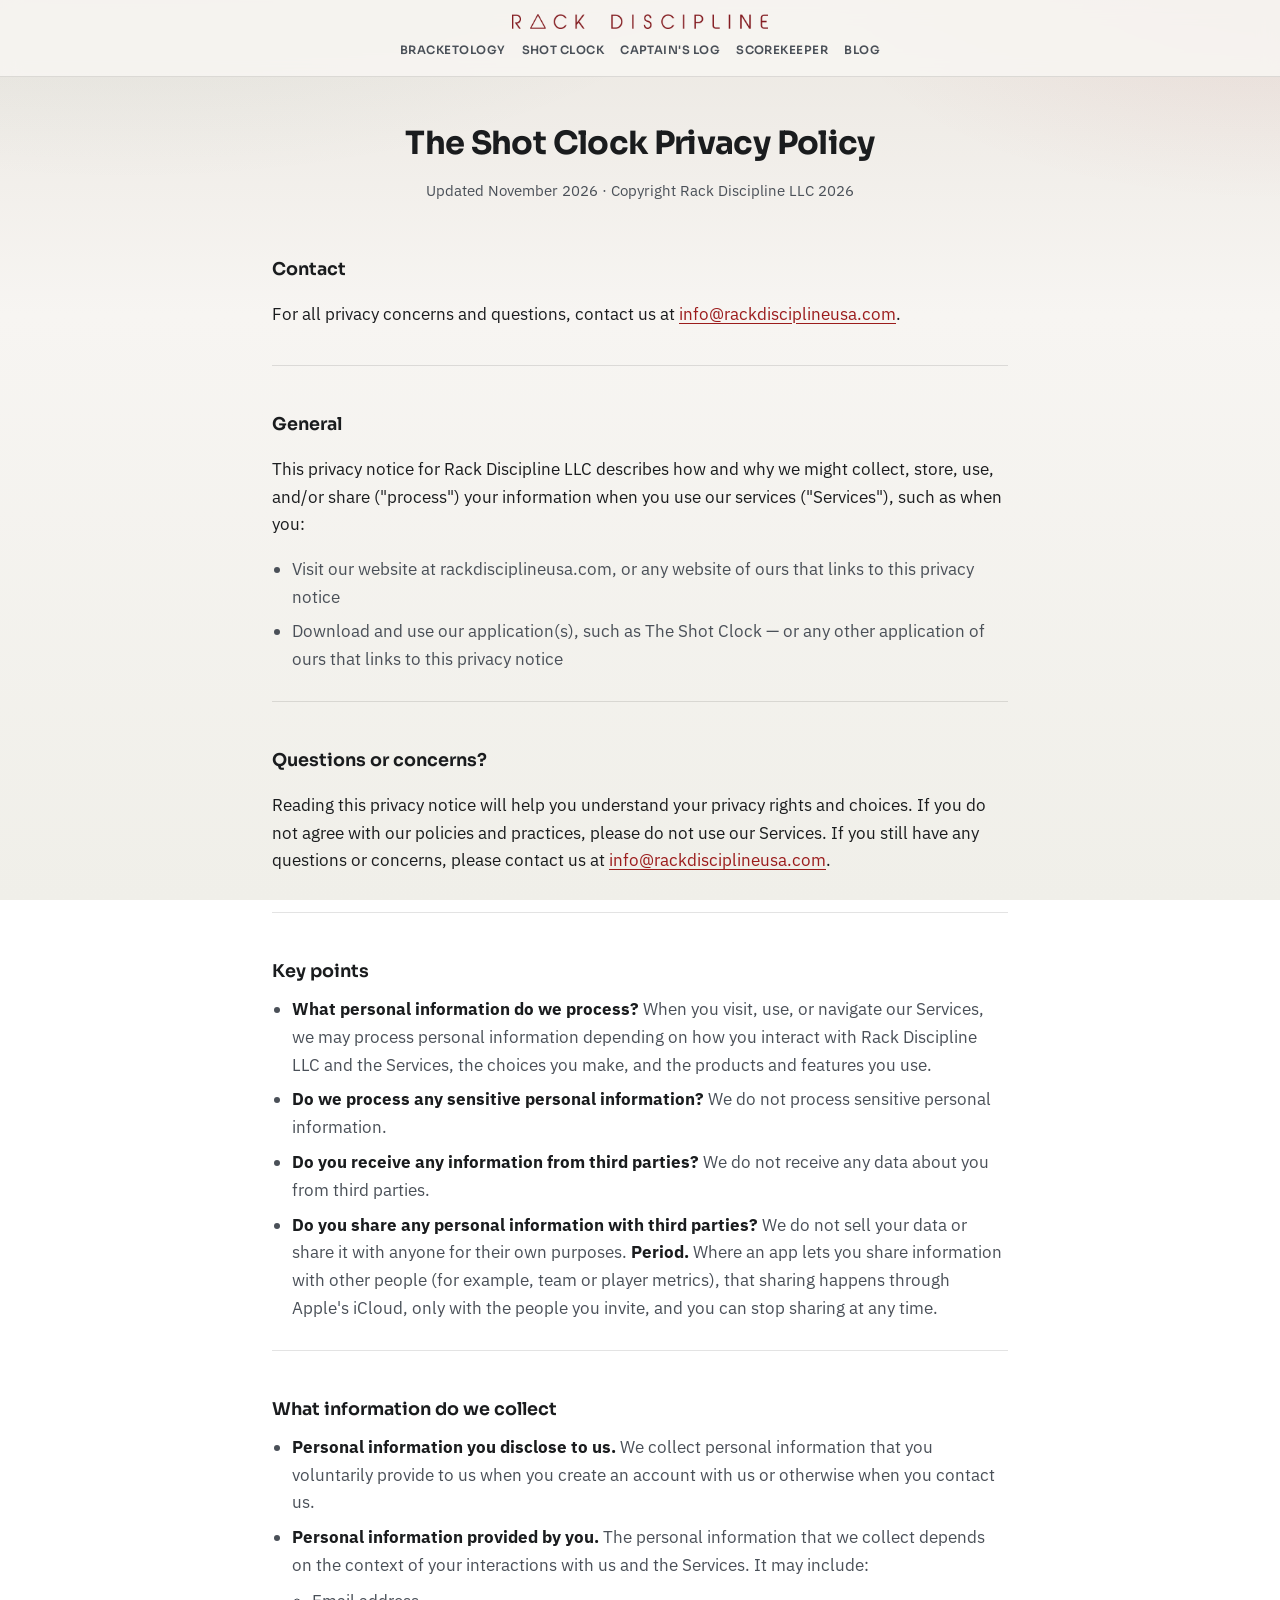
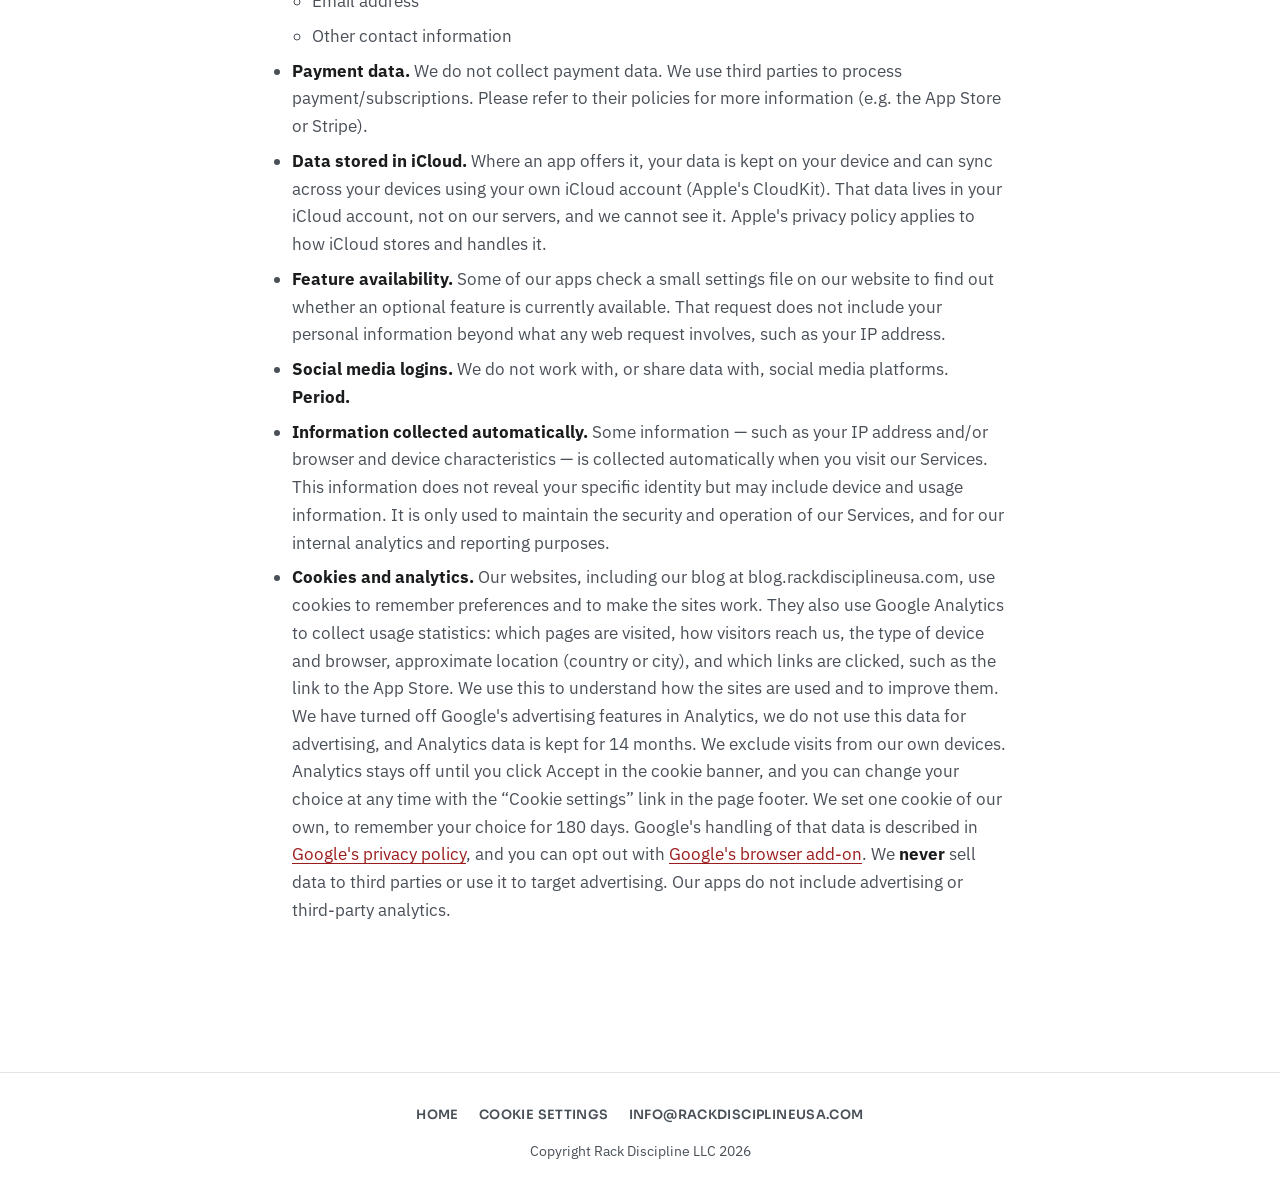
==== commit 2e513555: "Cookie consent: load shared consent.js instead of the Google tag, Cookie settings footer link, polic" ====
--- a/privacy.html
+++ b/privacy.html
@@ -8,13 +8,7 @@
   <link rel="preconnect" href="https://fonts.gstatic.com" crossorigin>
   <link href="https://fonts.googleapis.com/css2?family=IBM+Plex+Sans:wght@400;500;600&family=Sora:wght@600;700&display=swap" rel="stylesheet">
   <link rel="stylesheet" href="css/site.css">
-  <script async src="https://www.googletagmanager.com/gtag/js?id=G-56CBRQ414Y"></script>
-  <script>
-    window.dataLayer = window.dataLayer || [];
-    function gtag(){dataLayer.push(arguments);}
-    gtag('js', new Date());
-    gtag('config', 'G-56CBRQ414Y');
-  </script>
+  <script src="https://rackdisciplineusa.com/consent.js" defer></script>
 </head>
 <body>
   <header class="site-header">
@@ -83,7 +77,7 @@
         <li><strong>Feature availability.</strong> Some of our apps check a small settings file on our website to find out whether an optional feature is currently available. That request does not include your personal information beyond what any web request involves, such as your IP address.</li>
         <li><strong>Social media logins.</strong> We do not work with, or share data with, social media platforms. <strong>Period.</strong></li>
         <li><strong>Information collected automatically.</strong> Some information — such as your IP address and/or browser and device characteristics — is collected automatically when you visit our Services. This information does not reveal your specific identity but may include device and usage information. It is only used to maintain the security and operation of our Services, and for our internal analytics and reporting purposes.</li>
-        <li><strong>Cookies and analytics.</strong> Our websites, including our blog at blog.rackdisciplineusa.com, use cookies to remember preferences and to make the sites work. They also use Google Analytics to collect usage statistics: which pages are visited, how visitors reach us, the type of device and browser, approximate location (country or city), and which links are clicked, such as the link to the App Store. We use this to understand how the sites are used and to improve them. We have turned off Google's advertising features in Analytics, we do not use this data for advertising, and Analytics data is kept for 14 months. We exclude visits from our own devices. Google's handling of that data is described in <a href="https://policies.google.com/privacy">Google's privacy policy</a>, and you can opt out with <a href="https://tools.google.com/dlpage/gaoptout">Google's browser add-on</a>. We <strong>never</strong> sell data to third parties or use it to target advertising. Our apps do not include advertising or third-party analytics.</li>
+        <li><strong>Cookies and analytics.</strong> Our websites, including our blog at blog.rackdisciplineusa.com, use cookies to remember preferences and to make the sites work. They also use Google Analytics to collect usage statistics: which pages are visited, how visitors reach us, the type of device and browser, approximate location (country or city), and which links are clicked, such as the link to the App Store. We use this to understand how the sites are used and to improve them. We have turned off Google's advertising features in Analytics, we do not use this data for advertising, and Analytics data is kept for 14 months. We exclude visits from our own devices. Analytics stays off until you click Accept in the cookie banner, and you can change your choice at any time with the &ldquo;Cookie settings&rdquo; link in the page footer. We set one cookie of our own, to remember your choice for 180 days. Google's handling of that data is described in <a href="https://policies.google.com/privacy">Google's privacy policy</a>, and you can opt out with <a href="https://tools.google.com/dlpage/gaoptout">Google's browser add-on</a>. We <strong>never</strong> sell data to third parties or use it to target advertising. Our apps do not include advertising or third-party analytics.</li>
       </ul>
     </div>
   </article>
@@ -91,6 +85,7 @@
   <footer class="site-footer">
     <div class="site-footer__links">
       <a href="index.html">Home</a>
+      <a href="#cookie-settings">Cookie settings</a>
       <a href="mailto:info@rackdisciplineusa.com">info@rackdisciplineusa.com</a>
     </div>
     <p class="site-footer__copy">Copyright Rack Discipline LLC 2026</p>
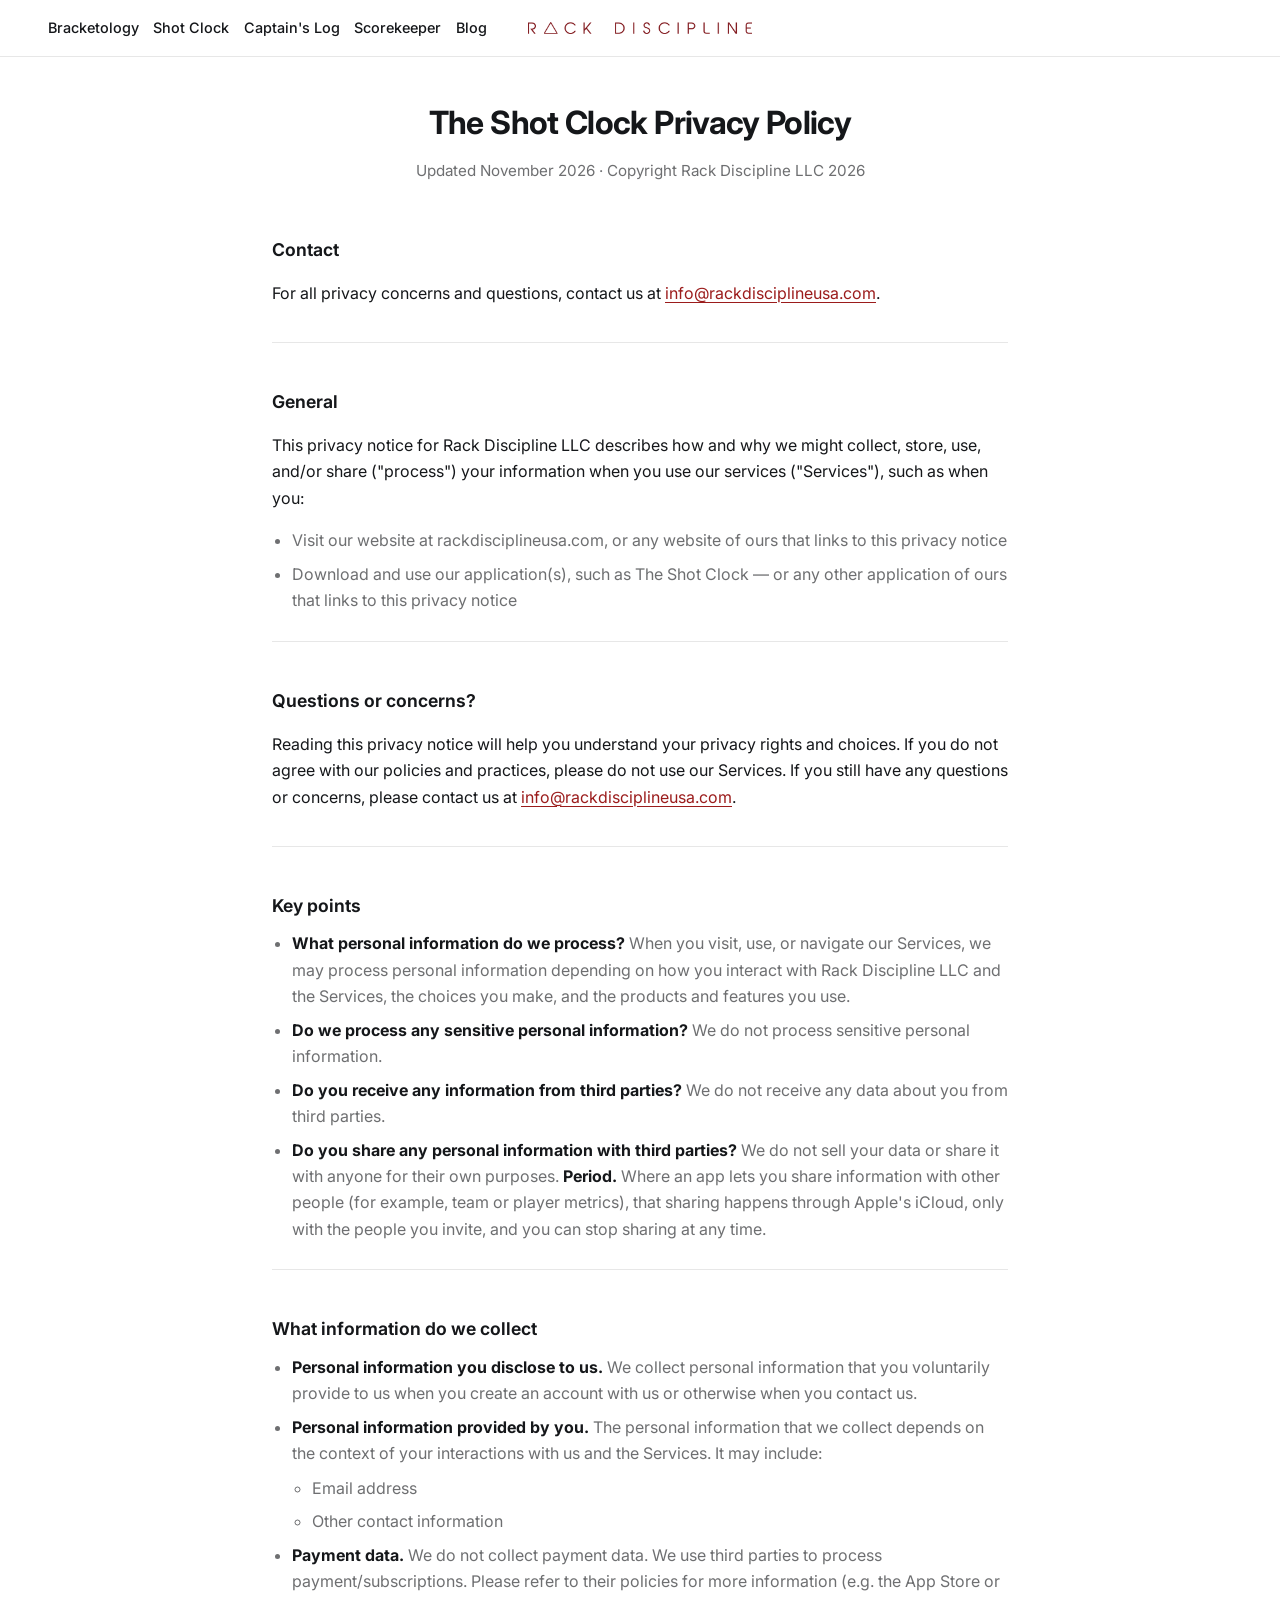
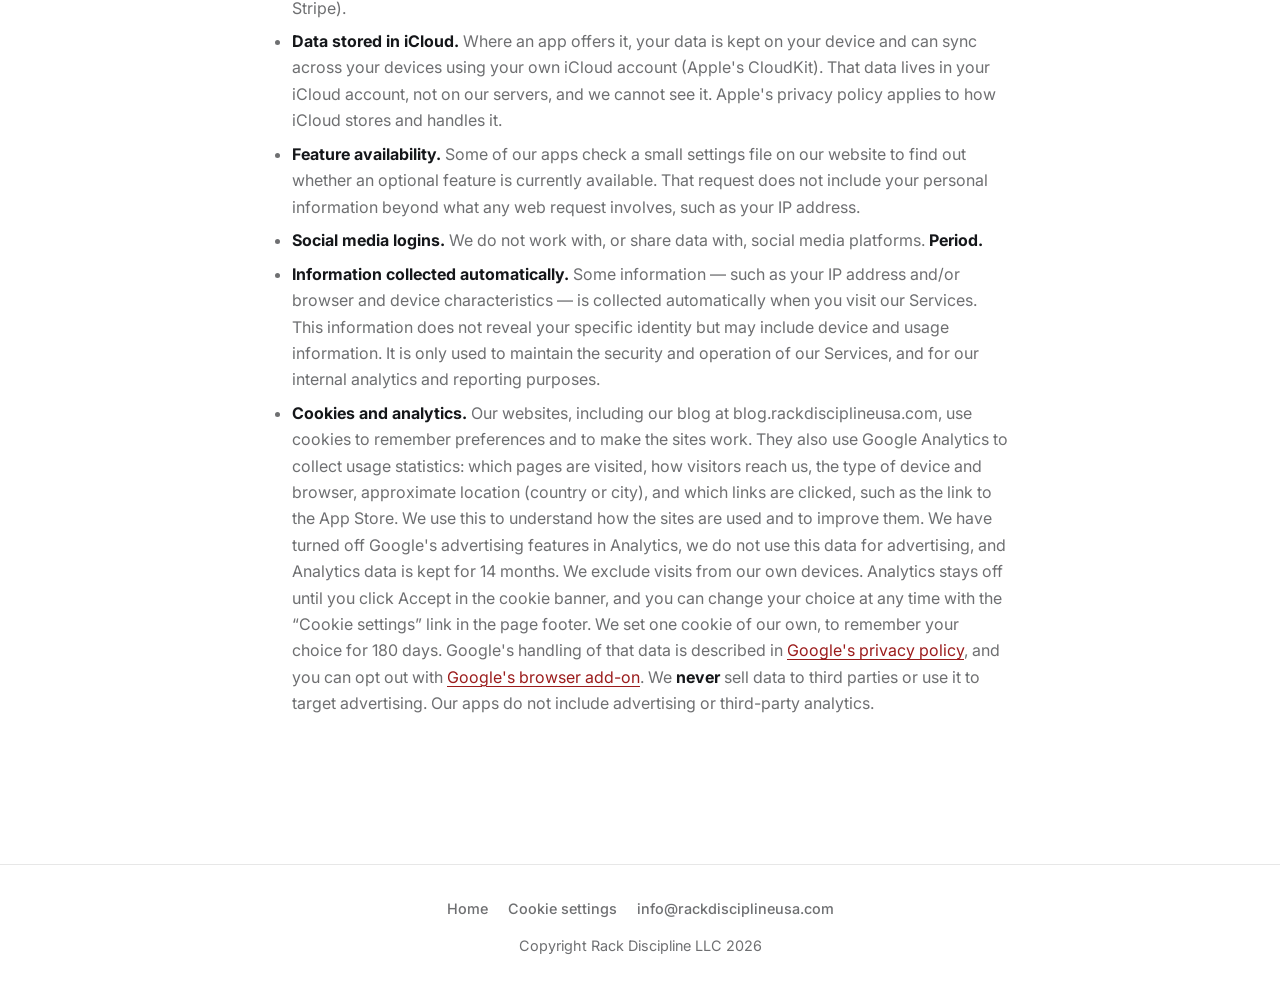
==== commit 7b7513ea: "Restyle to match the blog (Inter, white page, centered-logo header) Co-Authored-By: Claude Sonnet 5." ====
--- a/privacy.html
+++ b/privacy.html
@@ -6,7 +6,7 @@
   <title>Privacy Policy — The Shot Clock — Rack Discipline LLC</title>
   <link rel="preconnect" href="https://fonts.googleapis.com">
   <link rel="preconnect" href="https://fonts.gstatic.com" crossorigin>
-  <link href="https://fonts.googleapis.com/css2?family=IBM+Plex+Sans:wght@400;500;600&family=Sora:wght@600;700&display=swap" rel="stylesheet">
+  <link href="https://fonts.googleapis.com/css2?family=Inter:wght@400;500;600;700&display=swap" rel="stylesheet">
   <link rel="stylesheet" href="css/site.css">
   <script src="https://rackdisciplineusa.com/consent.js" defer></script>
 </head>
--- a/css/site.css
+++ b/css/site.css
@@ -3,18 +3,18 @@
 :root {
   --brand-crimson: #9b1c1c;
   --brand-crimson-deep: #6e1212;
-  --ink: #1a1c1e;
-  --ink-muted: #4a5058;
-  --paper: #f7f5f2;
+  --ink: #15171a;
+  --ink-muted: rgba(21, 23, 26, 0.62);
+  --paper: #ffffff;
   --paper-elevated: #ffffff;
-  --line: rgba(26, 28, 30, 0.12);
+  --line: rgba(21, 23, 26, 0.1);
   --felt: #1e4d3a;
   --felt-soft: rgba(30, 77, 58, 0.08);
-  --shadow: 0 18px 40px rgba(26, 28, 30, 0.08);
+  --shadow: 0 6px 28px rgba(21, 23, 26, 0.1);
   --radius: 4px;
-  --max: 68rem;
-  --font-display: "Sora", system-ui, sans-serif;
-  --font-body: "IBM Plex Sans", system-ui, sans-serif;
+  --max: 70rem;
+  --font-display: "Inter", -apple-system, BlinkMacSystemFont, "Segoe UI", Roboto, "Helvetica Neue", sans-serif;
+  --font-body: "Inter", -apple-system, BlinkMacSystemFont, "Segoe UI", Roboto, "Helvetica Neue", sans-serif;
 }
 
 *,
@@ -31,14 +31,11 @@
   margin: 0;
   min-height: 100vh;
   font-family: var(--font-body);
-  font-size: 1.05rem;
+  font-size: 1rem;
   line-height: 1.65;
+  -webkit-font-smoothing: antialiased;
   color: var(--ink);
-  background:
-    radial-gradient(ellipse 90% 55% at 10% -10%, var(--felt-soft), transparent 55%),
-    radial-gradient(ellipse 70% 45% at 100% 0%, rgba(155, 28, 28, 0.07), transparent 50%),
-    linear-gradient(180deg, #ebe7e1 0%, var(--paper) 35%, #f0efe9 100%);
-  background-attachment: fixed;
+  background: var(--paper);
 }
 
 img {
@@ -67,9 +64,34 @@
   align-items: center;
   gap: 0.75rem;
   padding: 0.9rem clamp(1rem, 4vw, 2.5rem) 1rem;
-  background: rgba(247, 245, 242, 0.88);
-  backdrop-filter: blur(10px);
+  background: #fff;
   border-bottom: 1px solid var(--line);
+}
+
+@media (min-width: 76rem) {
+  .site-header {
+    display: grid;
+    grid-template-columns: 1fr auto 1fr;
+    align-items: center;
+    gap: 1rem;
+    padding: 1rem clamp(1.5rem, 4vw, 3rem);
+  }
+
+  .site-header .site-header__brand {
+    grid-column: 2;
+    grid-row: 1;
+    max-width: 14rem;
+  }
+
+  .site-header .site-nav {
+    grid-column: 1;
+    grid-row: 1;
+    flex-wrap: nowrap;
+    gap: 0 0.9rem;
+    justify-content: flex-start;
+    font-size: 0.9rem;
+    white-space: nowrap;
+  }
 }
 
 .site-header__brand {
@@ -92,14 +114,12 @@
   gap: 0.4rem 1rem;
   justify-content: center;
   font-family: var(--font-display);
-  font-size: 0.72rem;
-  font-weight: 600;
-  letter-spacing: 0.04em;
-  text-transform: uppercase;
+  font-size: 0.92rem;
+  font-weight: 500;
 }
 
 .site-nav a {
-  color: var(--ink-muted);
+  color: var(--ink);
   text-decoration: none;
 }
 
@@ -109,7 +129,7 @@
 }
 
 .site-nav a[aria-current="page"] {
-  box-shadow: inset 0 -2px 0 var(--brand-crimson);
+  font-weight: 600;
 }
 
 main {
@@ -126,29 +146,6 @@
   overflow: hidden;
 }
 
-.hero::before {
-  content: "";
-  position: absolute;
-  inset: -20% -10% auto;
-  height: 120%;
-  background:
-    radial-gradient(circle at 50% 0%, rgba(155, 28, 28, 0.12), transparent 55%),
-    repeating-linear-gradient(
-      -12deg,
-      transparent,
-      transparent 14px,
-      rgba(30, 77, 58, 0.035) 14px,
-      rgba(30, 77, 58, 0.035) 15px
-    );
-  pointer-events: none;
-  animation: hero-drift 18s ease-in-out infinite alternate;
-}
-
-@keyframes hero-drift {
-  from { transform: translateY(0) scale(1); }
-  to { transform: translateY(12px) scale(1.03); }
-}
-
 .hero > * {
   position: relative;
 }
@@ -167,6 +164,18 @@
 @keyframes mark-in {
   from { opacity: 0; transform: translateY(12px) scale(0.96); }
   to { opacity: 1; transform: none; }
+}
+
+.hero h1.hero__logo {
+  margin: 0 auto 1.1rem;
+  max-width: min(30rem, 88vw);
+  line-height: 0;
+}
+
+.hero__logo img {
+  display: block;
+  width: 100%;
+  height: auto;
 }
 
 .hero__audience {
@@ -185,7 +194,7 @@
   font-family: var(--font-display);
   font-size: clamp(2rem, 5.5vw, 3.1rem);
   font-weight: 700;
-  letter-spacing: -0.03em;
+  letter-spacing: -0.035em;
   line-height: 1.1;
   color: var(--ink);
   animation: mark-in 0.7s 0.1s ease both;
@@ -333,7 +342,7 @@
 
 .screenshot:hover {
   transform: translateY(-4px);
-  box-shadow: 0 22px 48px rgba(26, 28, 30, 0.12);
+  box-shadow: 0 12px 36px rgba(21, 23, 26, 0.14);
 }
 
 .feature--pair .screenshot {
@@ -411,7 +420,7 @@
   height: 4.25rem;
   object-fit: contain;
   border-radius: 0.9rem;
-  box-shadow: 0 8px 20px rgba(26, 28, 30, 0.08);
+  box-shadow: 0 8px 20px rgba(21, 23, 26, 0.1);
 }
 
 .sister span {
@@ -485,7 +494,7 @@
   height: 3.75rem;
   border-radius: 0.85rem;
   object-fit: contain;
-  box-shadow: 0 8px 20px rgba(26, 28, 30, 0.08);
+  box-shadow: 0 8px 20px rgba(21, 23, 26, 0.1);
 }
 
 .family-item__mark {
@@ -683,7 +692,7 @@
   padding: 2rem clamp(1rem, 4vw, 2.5rem) 2.5rem;
   border-top: 1px solid var(--line);
   text-align: center;
-  background: rgba(255, 255, 255, 0.35);
+  background: #fff;
 }
 
 .site-footer__links {
@@ -693,10 +702,8 @@
   justify-content: center;
   margin-bottom: 0.85rem;
   font-family: var(--font-display);
-  font-size: 0.8rem;
-  font-weight: 600;
-  letter-spacing: 0.03em;
-  text-transform: uppercase;
+  font-size: 0.9rem;
+  font-weight: 500;
 }
 
 .site-footer__links a {
@@ -717,7 +724,6 @@
 /* —— Motion preference —— */
 @media (prefers-reduced-motion: reduce) {
   html { scroll-behavior: auto; }
-  .hero::before,
   .hero__product-mark,
   .hero h1,
   .hero__lede,
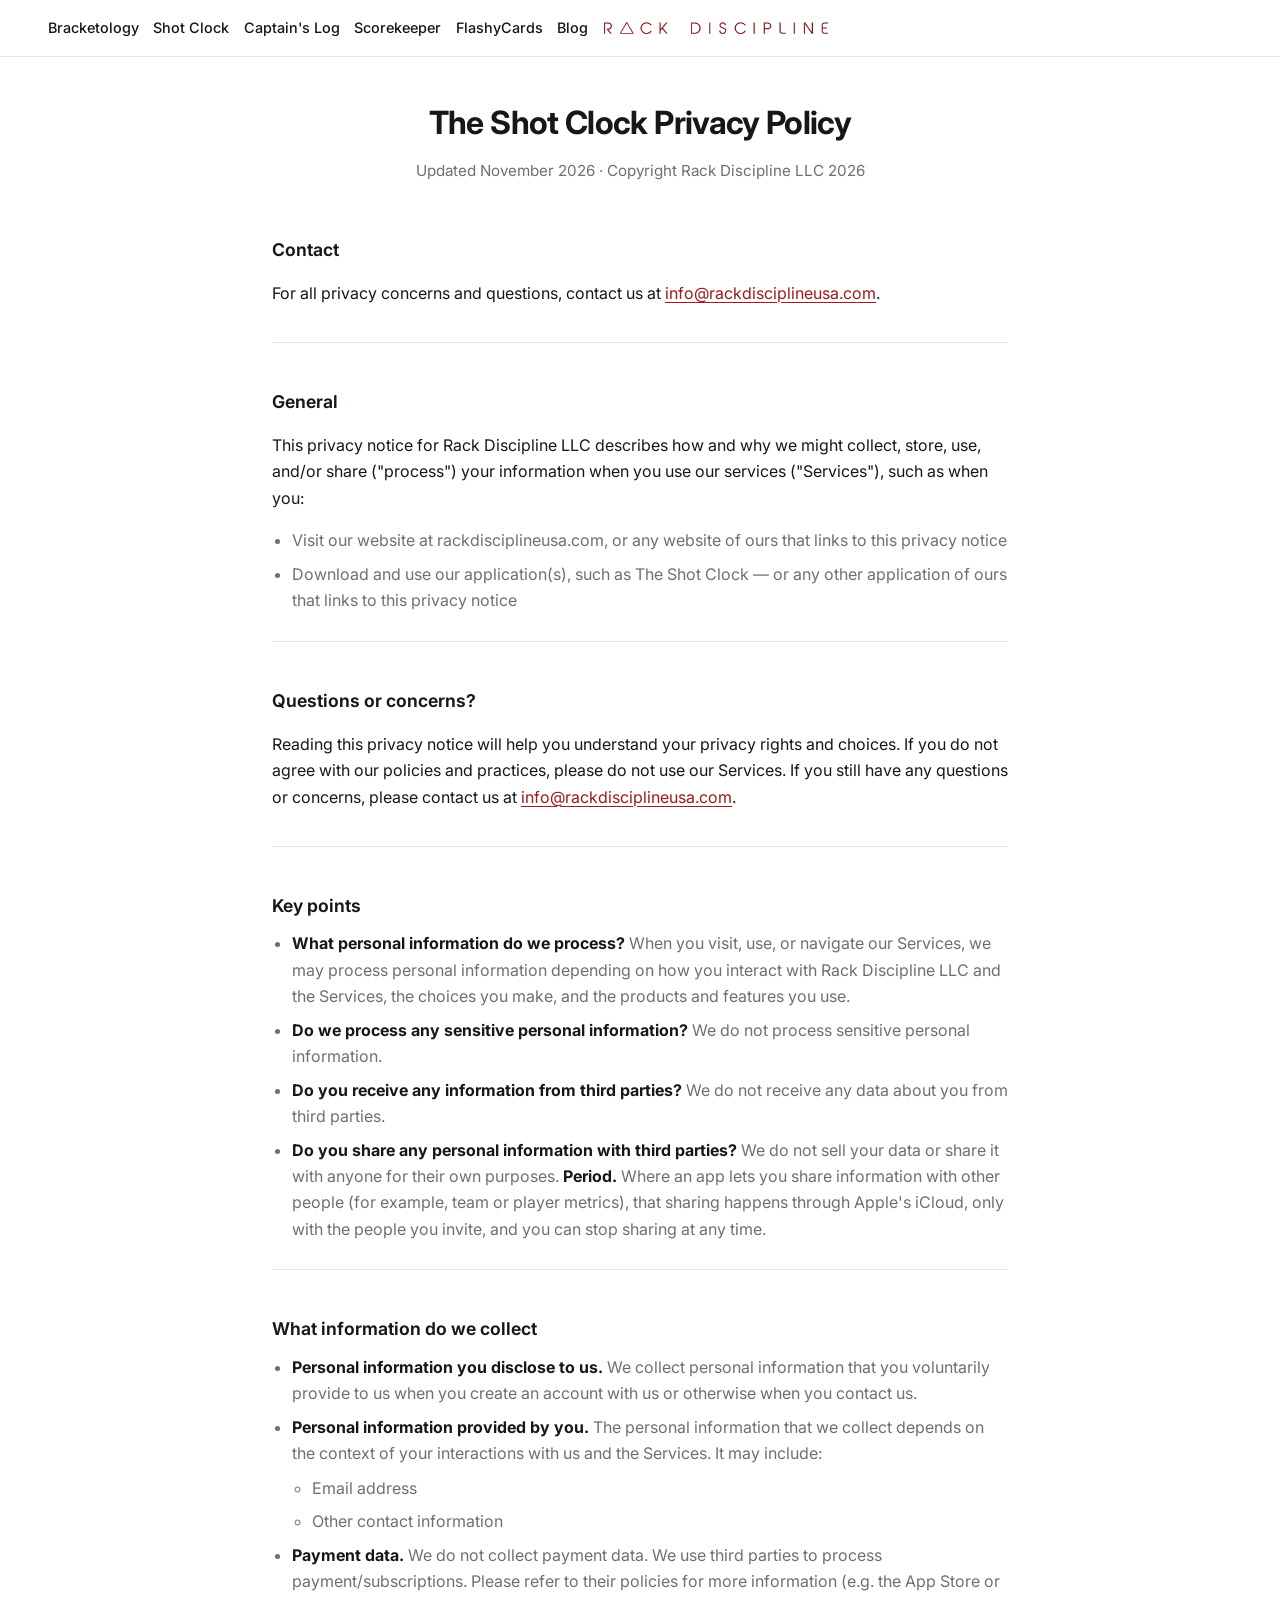
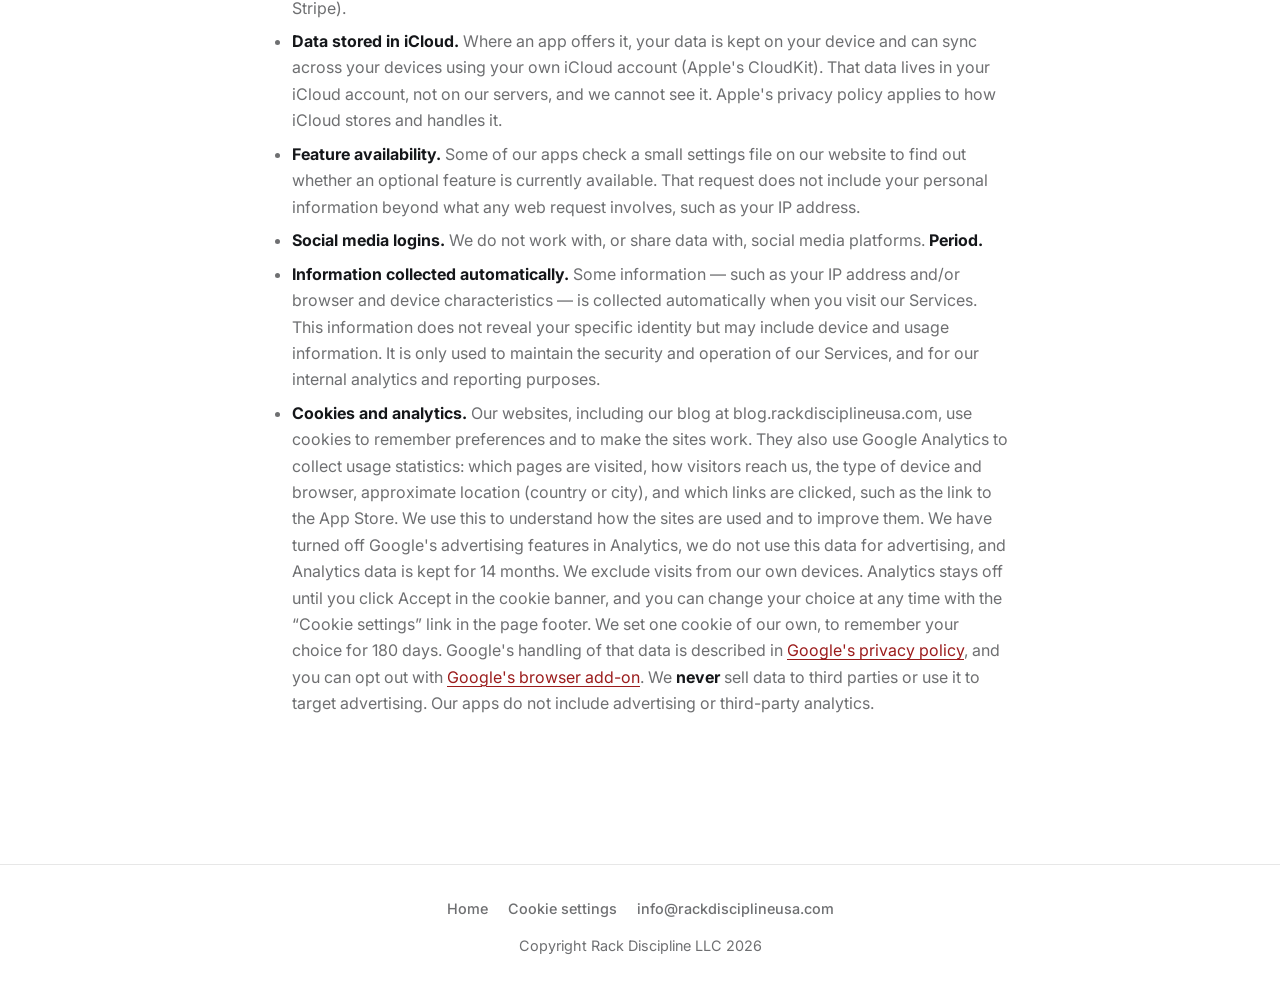
==== commit 283cfe50: "FlashyCards in the product nav Co-Authored-By: Claude Sonnet 5.5 <noreply@anthropic.com>" ====
--- a/privacy.html
+++ b/privacy.html
@@ -20,6 +20,7 @@
       <a href="index.html">Shot Clock</a>
       <a href="https://captainslog.rackdisciplineusa.com">Captain's Log</a>
       <a href="https://scorekeeper.rackdisciplineusa.com">Scorekeeper</a>
+      <a href="https://flashycards.rackdisciplineusa.com">FlashyCards</a>
       <a href="https://blog.rackdisciplineusa.com">Blog</a>
     </nav>
   </header>
--- a/css/site.css
+++ b/css/site.css
@@ -203,7 +203,7 @@
 .hero__lede {
   margin: 0 auto 1.75rem;
   max-width: 34rem;
-  color: var(--ink-muted);
+  color: rgba(21, 23, 26, 0.85);
   font-size: 1.1rem;
   animation: mark-in 0.7s 0.16s ease both;
 }
@@ -260,6 +260,23 @@
   transform: translateY(-1px);
 }
 
+/* —— Grey full-width hero band, like the blog's cover (every page with a .hero) —— */
+body { overflow-x: clip; }  /* the band extends to the viewport edges; never let it create a horizontal scrollbar */
+
+.hero {
+  overflow: visible;
+  padding: clamp(3.5rem, 10vw, 6.5rem) 0;
+  isolation: isolate;
+}
+
+.hero::before {
+  content: "";
+  position: absolute;
+  inset: 0 calc(50% - 50vw);
+  z-index: -1;
+  background: linear-gradient(135deg, #c4c7cb 0%, #9ea2a8 50%, #686c72 100%);  /* soft diagonal, darkest in the bottom-right corner */
+}
+
 /* —— Sections —— */
 .section {
   margin: 2.5rem 0;
@@ -334,10 +351,21 @@
   width: 100%;
   max-width: 22rem;
   margin: 0 auto;
-  border-radius: var(--radius);
+  height: auto;  /* keeps the aspect ratio when the img tag carries width/height attributes */
+  border-radius: 1.75rem;  /* soft, phone-like corners on every site */
   box-shadow: var(--shadow);
   background: var(--paper-elevated);
   transition: transform 0.35s ease, box-shadow 0.35s ease;
+}
+
+/* Desktop-window (macOS) screenshots: gentler corners than a phone. */
+.screenshot--window {
+  border-radius: 0.75rem;
+}
+
+/* Landscape (iPad) screenshot: wider than the portrait phone shots so it isn't dwarfed by them. */
+.screenshot--wide {
+  max-width: 34rem;
 }
 
 .screenshot:hover {
@@ -574,8 +602,35 @@
   margin-top: 0.5rem;
 }
 
-.family--learning .family__grid {
+/* Sections with a single card: one centered column instead of a half-empty two-column grid. */
+.family--learning .family__grid,
+.family--business .family__grid {
+  grid-template-columns: 1fr;
   max-width: 32rem;
+}
+
+.family--business {
+  margin-top: 0.5rem;
+}
+
+/* A white-on-transparent wordmark (FoundRE): the logo is the card's heading, shown on a dark tile. */
+.family-item--wordmark {
+  grid-template-columns: 1fr;
+}
+
+.family-item--wordmark .family-item__name {
+  margin: 0.3rem 0 0.55rem;
+}
+
+.family-item img.family-item__wordmark {
+  display: block;
+  width: auto;
+  height: 1.8rem;
+  box-sizing: content-box;
+  padding: 0.9rem 1.2rem;
+  background: #0c1445;
+  border-radius: 0.7rem;
+  box-shadow: none;
 }
 
 /* —— Apps pair (Bracketology + Companion) —— */
@@ -600,6 +655,10 @@
 
 .app-slot .hero__product-mark {
   margin-bottom: 0.85rem;
+}
+
+.app-slot .store-badge {
+  display: inline-block;  /* so the slot's text-align centers the badge under the icon */
 }
 
 /* —— Legal / prose pages —— */
